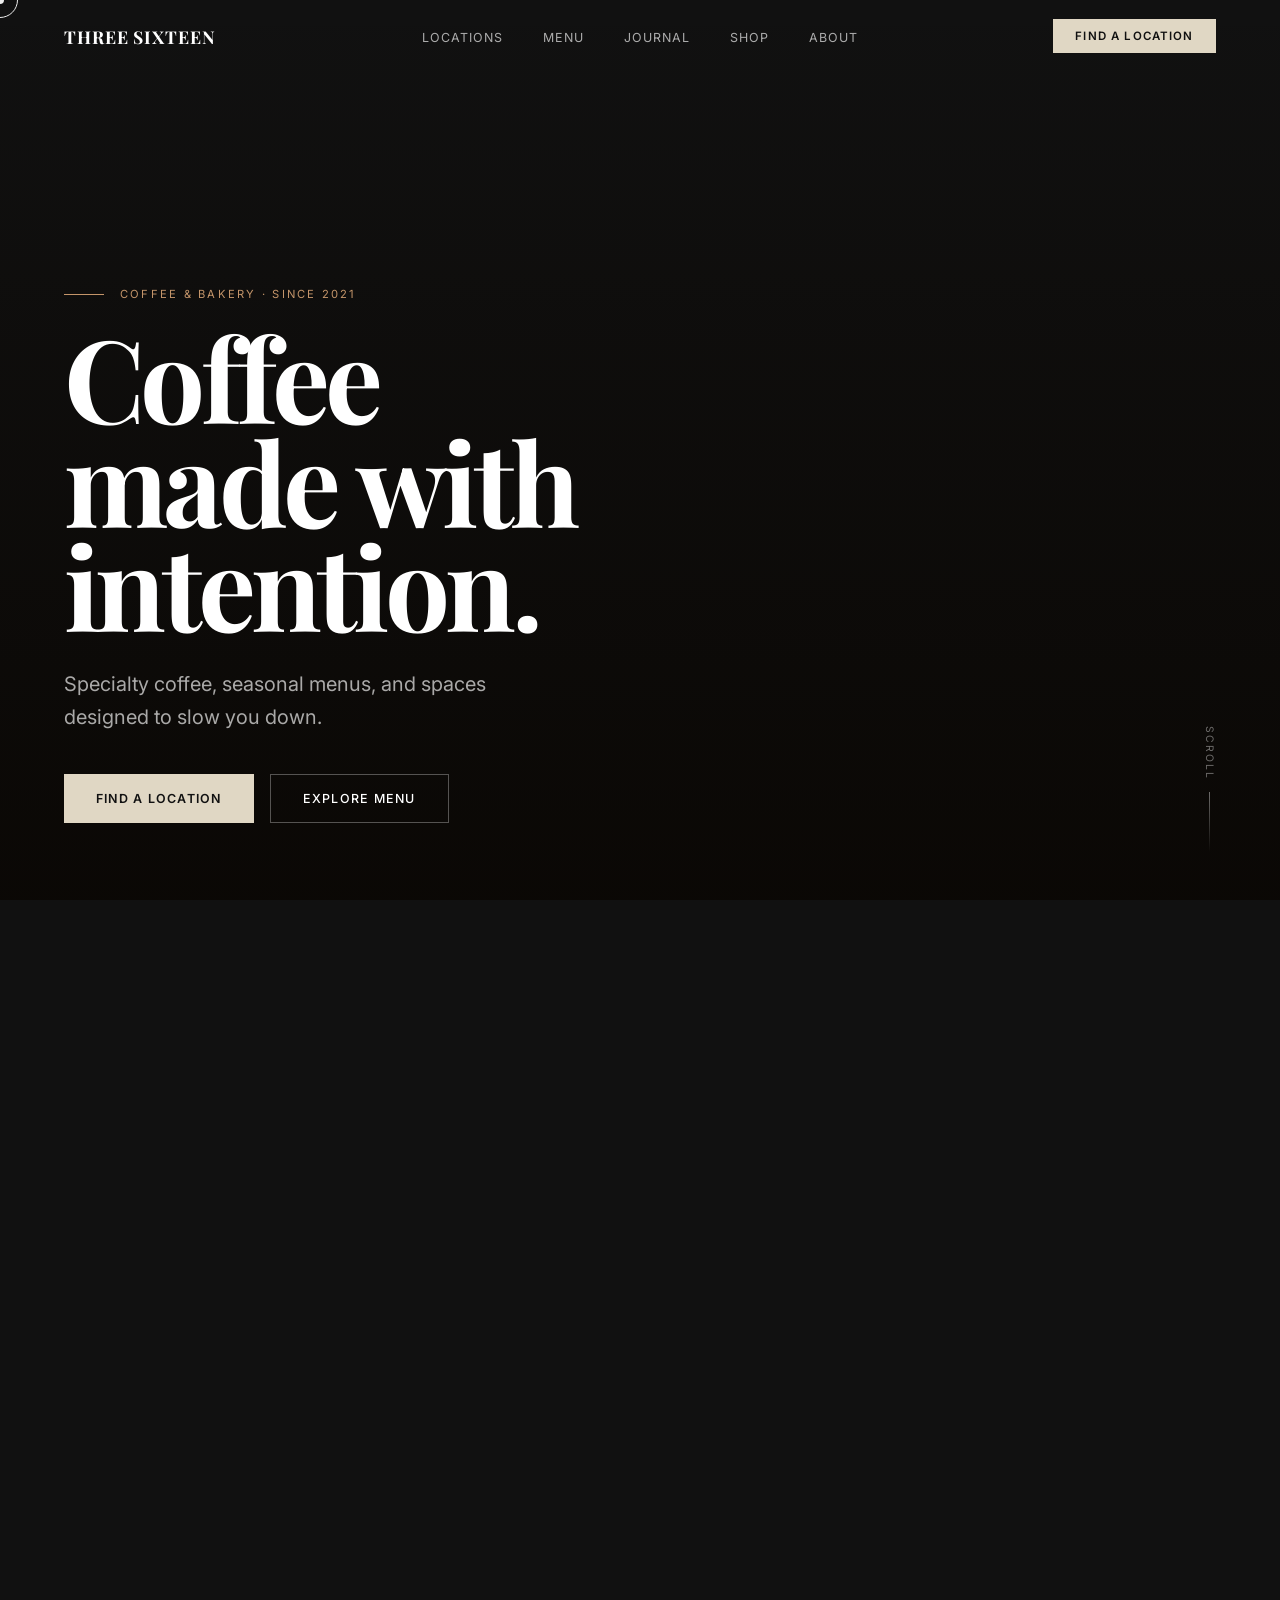
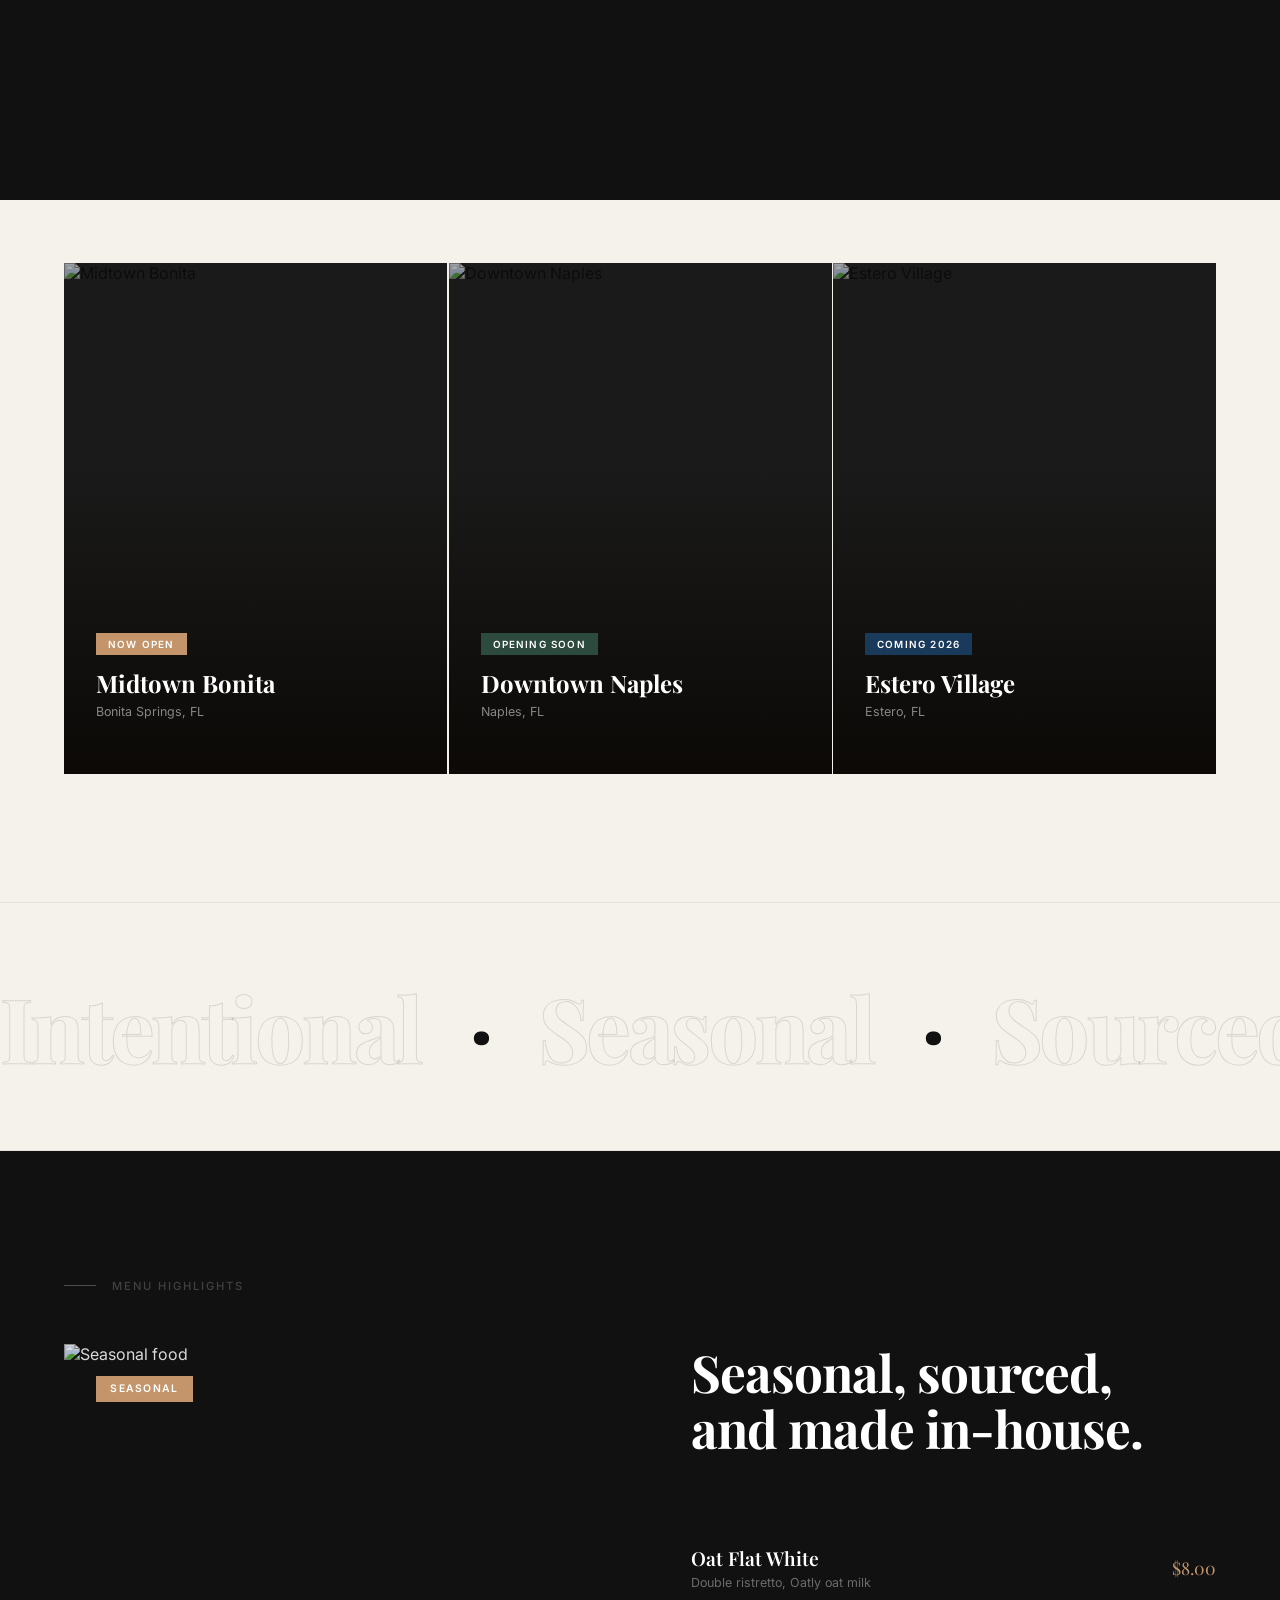
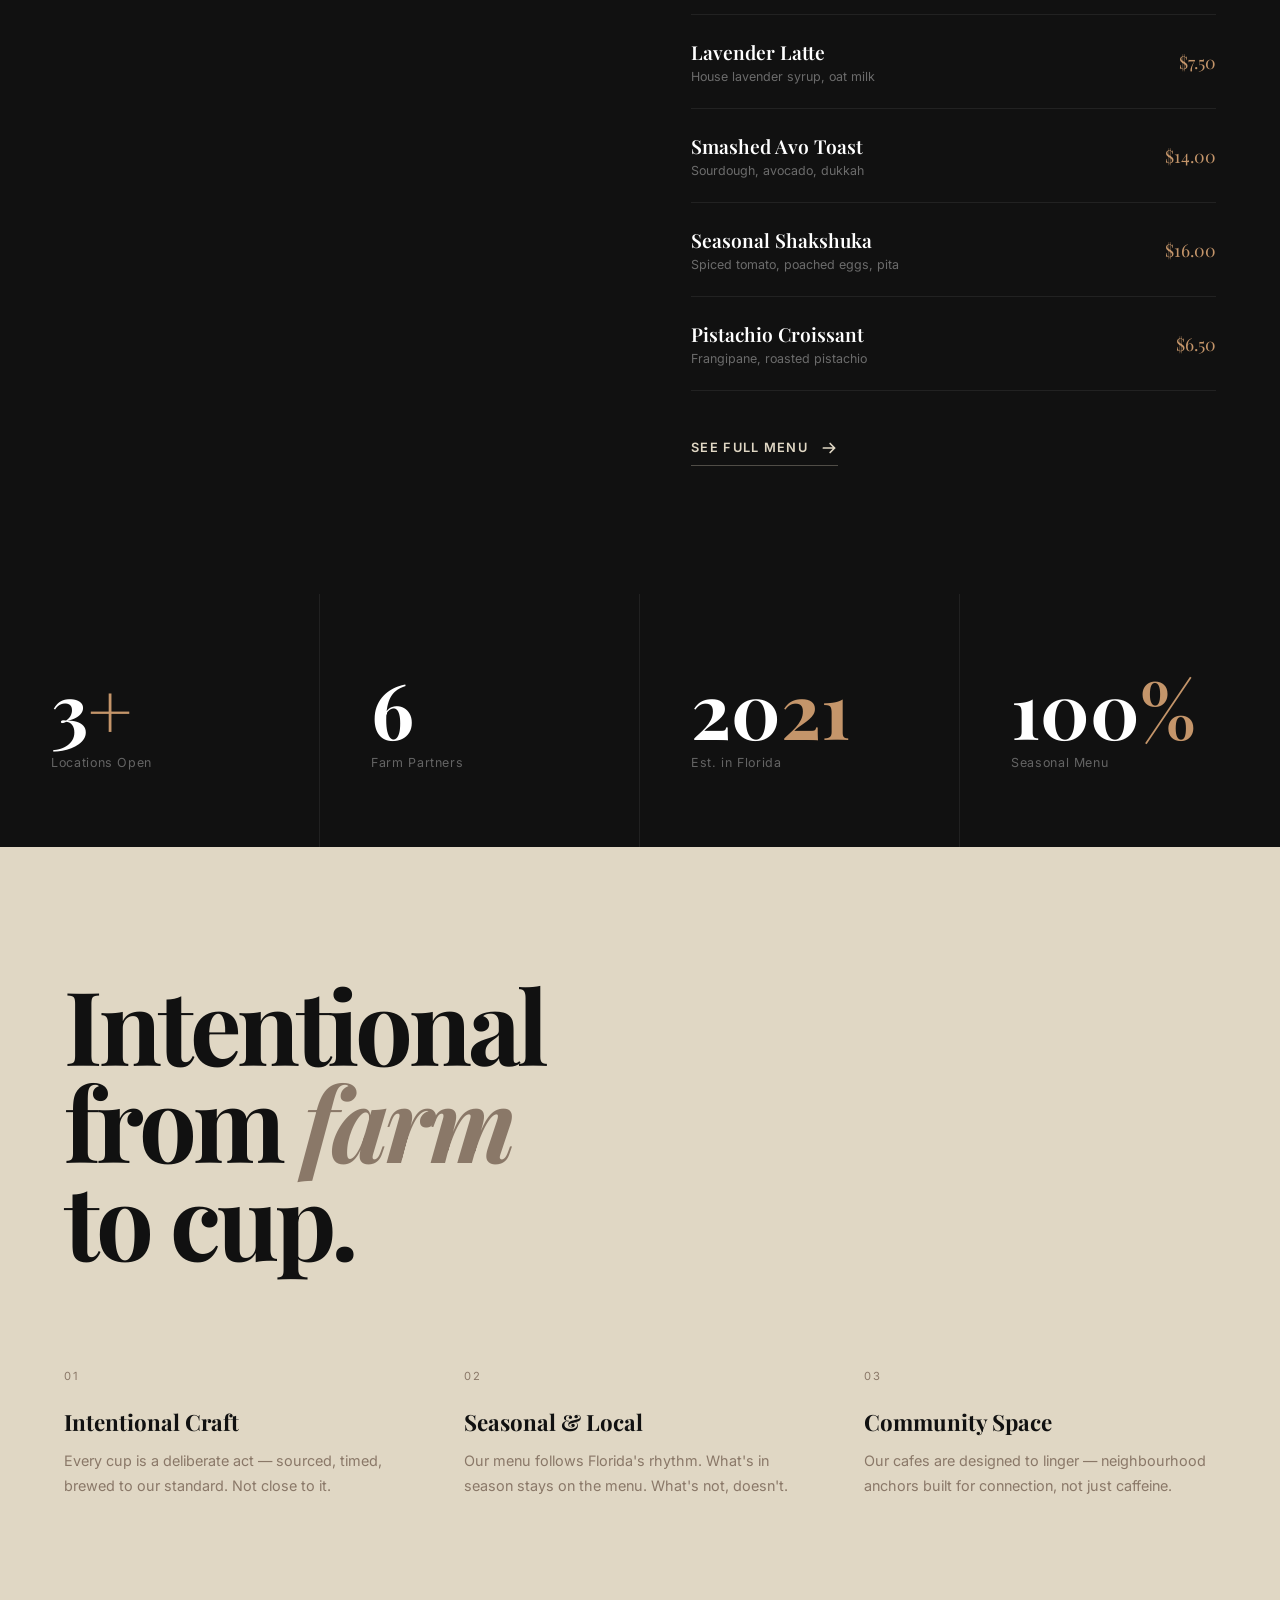
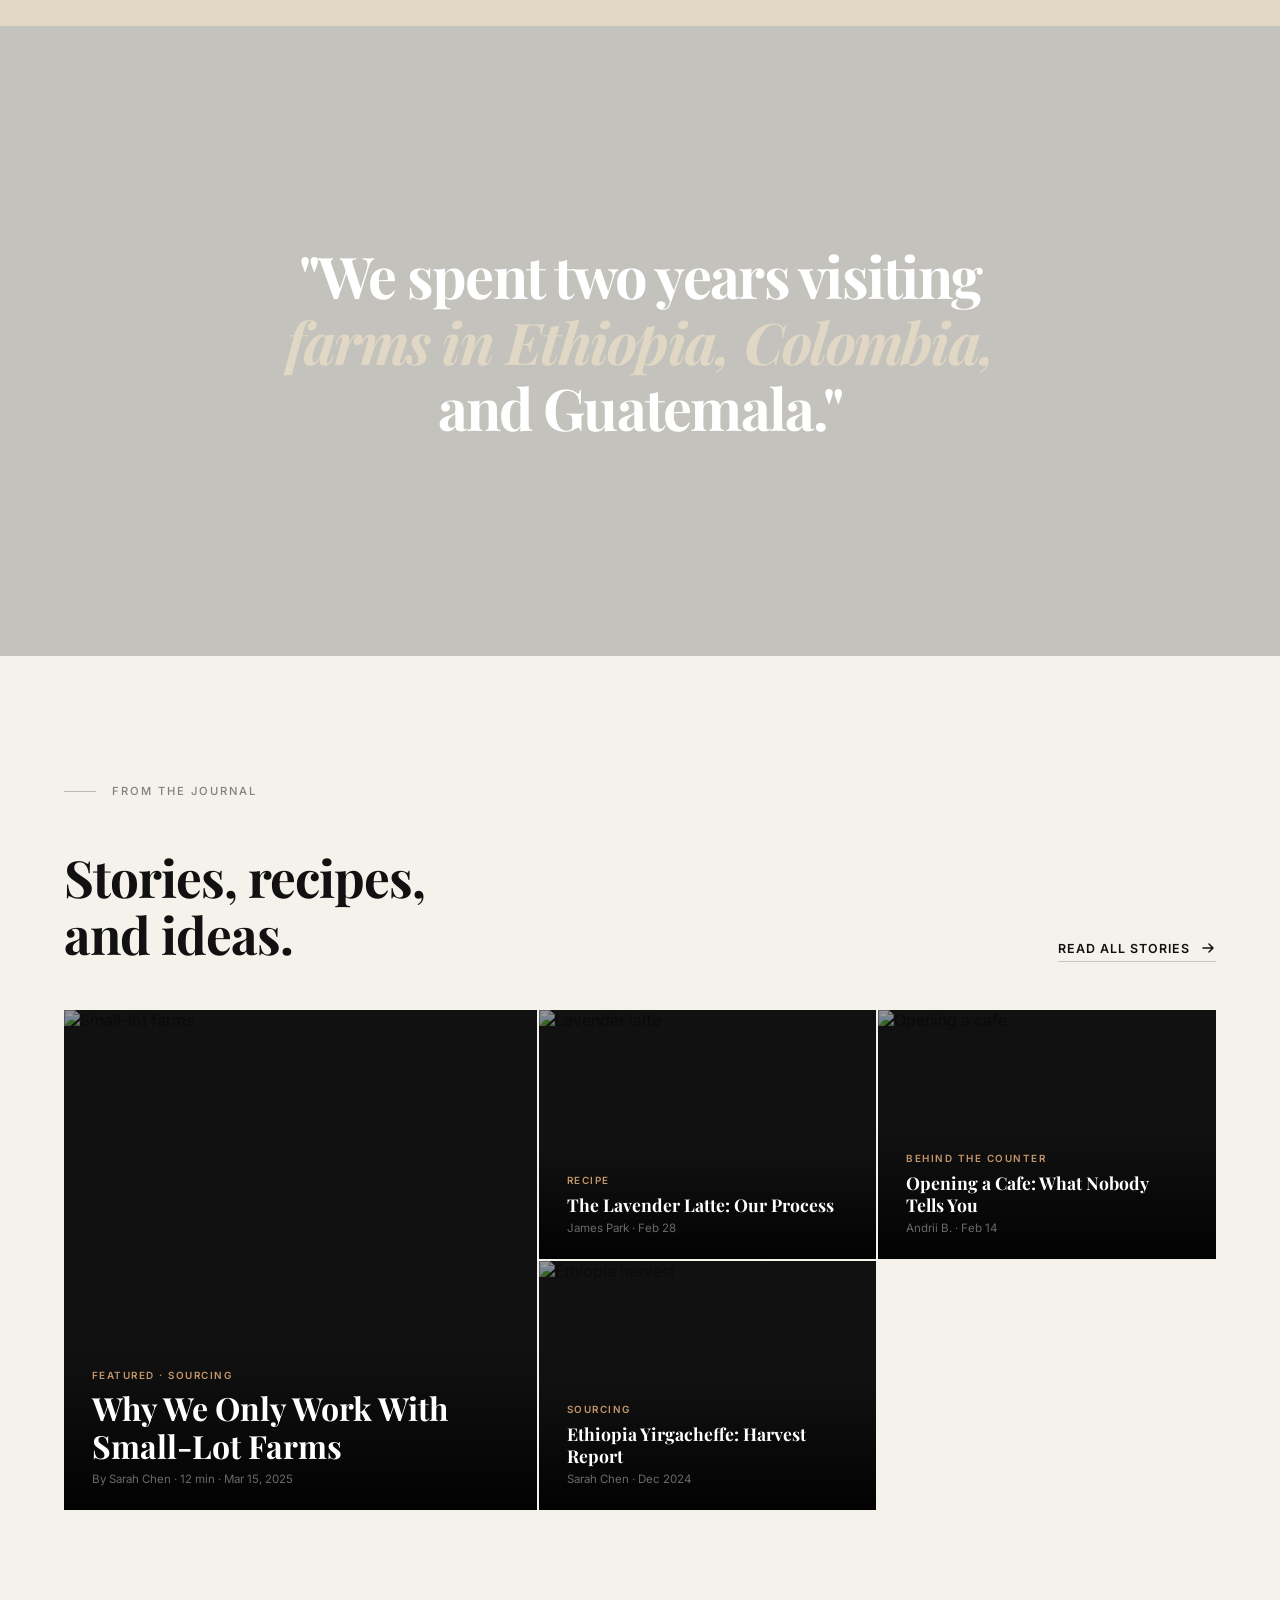
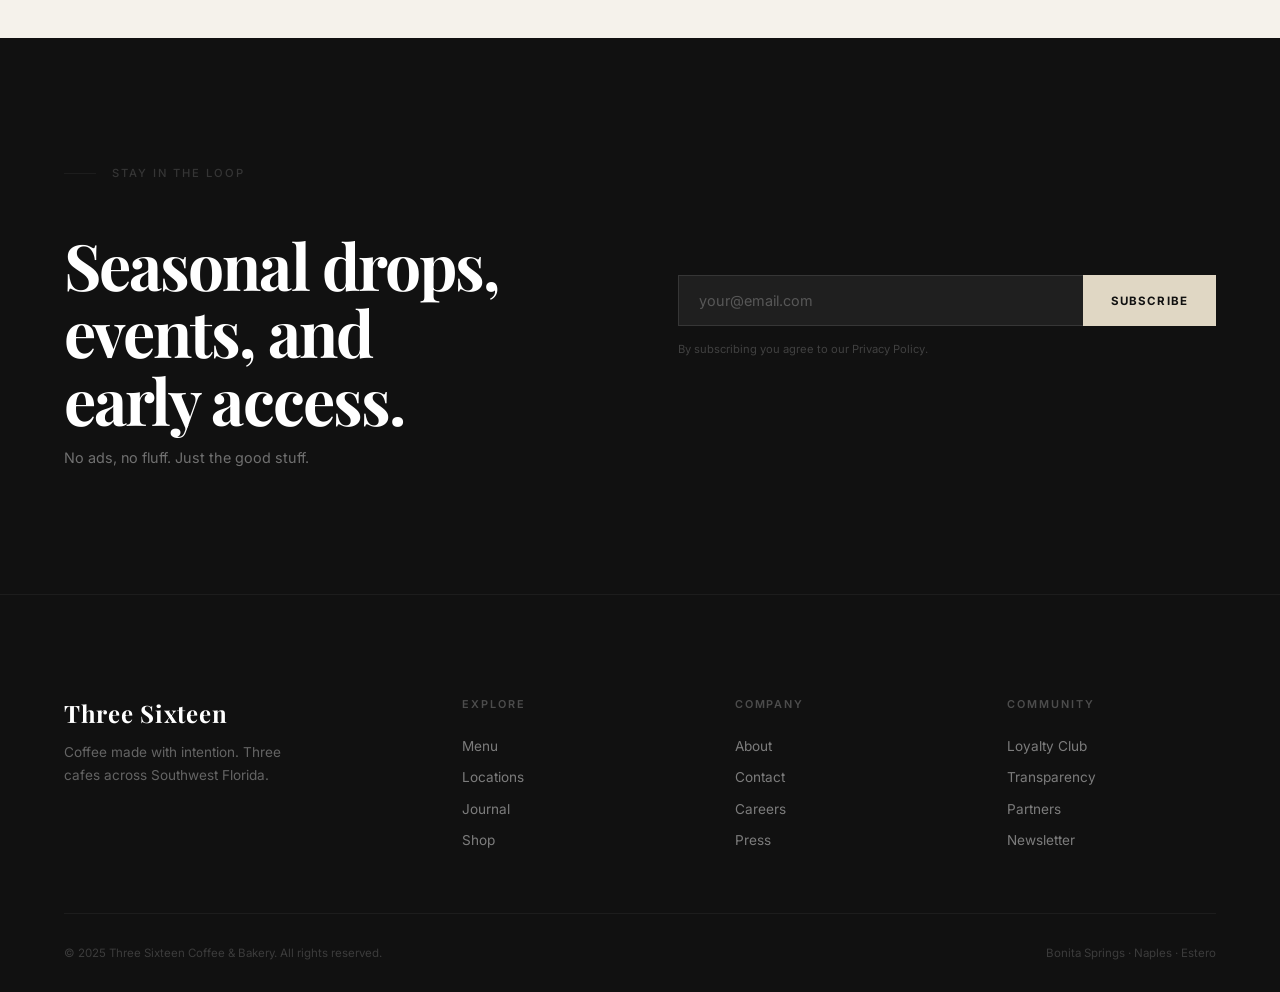
==== index.html @ 2a2463fb "Initial build: Three Sixteen website — all pages - index.html: Homepage with hero, locations, menu h" ====
<!DOCTYPE html>
<html lang="en">
<head>
<meta charset="UTF-8">
<meta name="viewport" content="width=device-width, initial-scale=1.0">
<title>Three Sixteen — Coffee & Bakery</title>
<style>
  /* ─── RESET & BASE ─── */
  *, *::before, *::after { box-sizing: border-box; margin: 0; padding: 0; }
  :root {
    --black:   #111111;
    --dark:    #1a1a1a;
    --beige:   #E0D7C4;
    --ivory:   #F5F2EB;
    --white:   #FFFFFF;
    --warm:    #C4956A;
    --mid:     #8A7868;
    --font-serif: 'Playfair Display', Georgia, serif;
    --font-sans:  'Inter', system-ui, sans-serif;
    --ease-out: cubic-bezier(0.16, 1, 0.3, 1);
  }
  html { scroll-behavior: smooth; }
  body {
    font-family: var(--font-sans);
    background: var(--ivory);
    color: var(--black);
    overflow-x: hidden;
    cursor: none;
  }
  ::selection { background: var(--black); color: var(--ivory); }

  /* ─── CUSTOM CURSOR ─── */
  .cursor {
    position: fixed; top: 0; left: 0; z-index: 9999;
    pointer-events: none;
  }
  .cursor__dot {
    width: 8px; height: 8px;
    background: var(--black);
    border-radius: 50%;
    transform: translate(-50%, -50%);
    transition: transform 0.1s;
  }
  .cursor__ring {
    position: absolute; top: 0; left: 0;
    width: 40px; height: 40px;
    border: 1px solid var(--black);
    border-radius: 50%;
    transform: translate(-50%, -50%);
    transition: transform 0.4s var(--ease-out), width 0.3s, height 0.3s, opacity 0.3s;
  }
  body:has(a:hover) .cursor__ring,
  body:has(button:hover) .cursor__ring {
    width: 64px; height: 64px;
    opacity: 0.5;
  }

  /* ─── TYPOGRAPHY ─── */
  .display {
    font-family: var(--font-serif);
    font-size: clamp(3.5rem, 10vw, 10rem);
    line-height: 0.92;
    letter-spacing: -0.03em;
    font-weight: 700;
  }
  .h1 {
    font-family: var(--font-serif);
    font-size: clamp(2.5rem, 6vw, 5.5rem);
    line-height: 1.0;
    letter-spacing: -0.025em;
    font-weight: 700;
  }
  .h2 {
    font-family: var(--font-serif);
    font-size: clamp(1.8rem, 4vw, 3.5rem);
    line-height: 1.1;
    letter-spacing: -0.02em;
    font-weight: 700;
  }
  .label {
    font-size: 0.7rem;
    letter-spacing: 0.15em;
    text-transform: uppercase;
    font-weight: 500;
    opacity: 0.5;
  }
  .body-lg { font-size: clamp(1rem, 1.5vw, 1.2rem); line-height: 1.6; }
  .body { font-size: 0.95rem; line-height: 1.65; }

  /* ─── NAV ─── */
  nav {
    position: fixed; top: 0; left: 0; right: 0;
    z-index: 100;
    display: flex; align-items: center; justify-content: space-between;
    padding: 0 clamp(1.5rem, 5vw, 5rem);
    height: 72px;
    mix-blend-mode: normal;
    transition: background 0.5s, backdrop-filter 0.5s;
  }
  nav.scrolled {
    background: rgba(17,17,17,0.92);
    backdrop-filter: blur(20px);
  }
  .nav-logo {
    font-family: var(--font-serif);
    font-size: 1.1rem;
    font-weight: 700;
    letter-spacing: 0.05em;
    color: var(--white);
    text-decoration: none;
    text-transform: uppercase;
  }
  .nav-links {
    display: flex; gap: 2.5rem;
    list-style: none;
  }
  .nav-links a {
    font-size: 0.8rem;
    letter-spacing: 0.08em;
    text-transform: uppercase;
    color: rgba(255,255,255,0.7);
    text-decoration: none;
    transition: color 0.2s;
  }
  .nav-links a:hover { color: var(--white); }
  .nav-cta {
    font-size: 0.75rem;
    font-weight: 600;
    letter-spacing: 0.1em;
    text-transform: uppercase;
    color: var(--black);
    background: var(--beige);
    padding: 0.65rem 1.4rem;
    text-decoration: none;
    transition: background 0.2s, transform 0.2s;
  }
  .nav-cta:hover { background: var(--white); transform: translateY(-1px); }

  /* ─── HERO ─── */
  .hero {
    position: relative;
    height: 100vh; min-height: 700px;
    display: flex; flex-direction: column;
    justify-content: flex-end;
    padding: 0 clamp(1.5rem, 5vw, 5rem) clamp(3rem, 6vw, 6rem);
    overflow: hidden;
    background: var(--black);
  }
  .hero__bg {
    position: absolute; inset: 0;
    background: url('https://images.unsplash.com/photo-1495474472287-4d71bcdd2085?w=1800&q=85&fit=crop') center/cover no-repeat;
    transform: scale(1.1);
    transition: transform 8s ease-out;
  }
  .hero__bg.loaded { transform: scale(1); }
  .hero__overlay {
    position: absolute; inset: 0;
    background: linear-gradient(to top, rgba(10,7,4,0.92) 0%, rgba(10,7,4,0.4) 60%, transparent 100%);
  }
  .hero__content { position: relative; z-index: 2; max-width: 900px; }
  .hero__eyebrow {
    display: flex; align-items: center; gap: 1rem;
    margin-bottom: 1.5rem;
    overflow: hidden;
  }
  .hero__eyebrow-line { width: 40px; height: 1px; background: var(--warm); }
  .hero__eyebrow span {
    font-size: 0.7rem;
    letter-spacing: 0.2em;
    text-transform: uppercase;
    color: var(--warm);
  }
  .hero__title {
    font-family: var(--font-serif);
    font-size: clamp(3.5rem, 9vw, 9rem);
    line-height: 0.9;
    letter-spacing: -0.04em;
    font-weight: 700;
    color: var(--white);
    margin-bottom: 2rem;
    overflow: hidden;
  }
  .hero__title .line { display: block; overflow: hidden; }
  .hero__title .word { display: inline-block; }
  .hero__desc {
    font-size: clamp(1rem, 1.8vw, 1.25rem);
    color: rgba(255,255,255,0.65);
    max-width: 480px;
    line-height: 1.65;
    margin-bottom: 2.5rem;
    overflow: hidden;
  }
  .hero__actions { display: flex; gap: 1rem; flex-wrap: wrap; }
  .btn-primary {
    display: inline-flex; align-items: center; gap: 0.5rem;
    padding: 1rem 2rem;
    background: var(--beige);
    color: var(--black);
    font-size: 0.8rem;
    font-weight: 600;
    letter-spacing: 0.1em;
    text-transform: uppercase;
    text-decoration: none;
    transition: background 0.25s, transform 0.25s;
    position: relative; overflow: hidden;
  }
  .btn-primary::after {
    content: '';
    position: absolute; inset: 0;
    background: var(--white);
    transform: translateX(-101%);
    transition: transform 0.3s var(--ease-out);
  }
  .btn-primary:hover::after { transform: translateX(0); }
  .btn-primary:hover { transform: translateY(-2px); }
  .btn-primary span { position: relative; z-index: 1; }
  .btn-ghost {
    display: inline-flex; align-items: center; gap: 0.5rem;
    padding: 1rem 2rem;
    border: 1px solid rgba(255,255,255,0.3);
    color: var(--white);
    font-size: 0.8rem;
    font-weight: 500;
    letter-spacing: 0.1em;
    text-transform: uppercase;
    text-decoration: none;
    transition: border-color 0.25s, background 0.25s;
  }
  .btn-ghost:hover { border-color: var(--white); background: rgba(255,255,255,0.05); }
  .hero__scroll {
    position: absolute; bottom: 3rem; right: clamp(1.5rem, 5vw, 5rem);
    display: flex; flex-direction: column; align-items: center; gap: 0.75rem;
    z-index: 2;
  }
  .hero__scroll span {
    font-size: 0.65rem;
    letter-spacing: 0.2em;
    text-transform: uppercase;
    color: rgba(255,255,255,0.4);
    writing-mode: vertical-rl;
  }
  .hero__scroll-line {
    width: 1px; height: 60px;
    background: linear-gradient(to bottom, rgba(255,255,255,0.4), transparent);
    animation: scrollLine 2s ease-in-out infinite;
  }
  @keyframes scrollLine {
    0% { transform: scaleY(0); transform-origin: top; opacity: 1; }
    50% { transform: scaleY(1); transform-origin: top; opacity: 1; }
    51% { transform: scaleY(1); transform-origin: bottom; opacity: 1; }
    100% { transform: scaleY(0); transform-origin: bottom; opacity: 0; }
  }

  /* ─── SECTION BASE ─── */
  section { padding: clamp(5rem, 10vw, 10rem) clamp(1.5rem, 5vw, 5rem); }
  .section-label {
    display: flex; align-items: center; gap: 1rem;
    margin-bottom: clamp(3rem, 5vw, 5rem);
  }
  .section-label__line { width: 32px; height: 1px; background: var(--black); opacity: 0.3; }

  /* ─── MARQUEE ─── */
  .marquee-section {
    background: var(--black);
    padding: 2rem 0;
    overflow: hidden;
  }
  .marquee-track {
    display: flex; white-space: nowrap;
    animation: marquee 20s linear infinite;
  }
  .marquee-track:hover { animation-play-state: paused; }
  @keyframes marquee {
    from { transform: translateX(0); }
    to   { transform: translateX(-50%); }
  }
  .marquee-item {
    display: inline-flex; align-items: center; gap: 2rem;
    padding: 0 2rem;
    font-family: var(--font-serif);
    font-size: clamp(1.2rem, 3vw, 2rem);
    font-weight: 700;
    color: rgba(255,255,255,0.15);
    letter-spacing: -0.01em;
  }
  .marquee-dot { width: 6px; height: 6px; border-radius: 50%; background: var(--warm); opacity: 0.6; }

  /* ─── LOCATIONS ─── */
  .locations { background: var(--ivory); }
  .locations__header {
    display: flex; justify-content: space-between; align-items: flex-end;
    margin-bottom: clamp(3rem, 5vw, 5rem);
    flex-wrap: wrap; gap: 1.5rem;
  }
  .locations__grid {
    display: grid;
    grid-template-columns: repeat(3, 1fr);
    gap: 1.5px;
  }
  .location-card {
    position: relative; overflow: hidden;
    aspect-ratio: 3/4;
    background: var(--dark);
    cursor: pointer;
  }
  .location-card__img {
    width: 100%; height: 100%;
    object-fit: cover;
    transition: transform 0.8s var(--ease-out), filter 0.8s;
    filter: brightness(0.7) saturate(0.8);
  }
  .location-card:hover .location-card__img {
    transform: scale(1.06);
    filter: brightness(0.85) saturate(1);
  }
  .location-card__overlay {
    position: absolute; inset: 0;
    background: linear-gradient(to top, rgba(10,7,4,0.85) 0%, transparent 60%);
  }
  .location-card__content {
    position: absolute; bottom: 0; left: 0; right: 0;
    padding: 2rem;
    transform: translateY(1rem);
    transition: transform 0.5s var(--ease-out);
  }
  .location-card:hover .location-card__content { transform: translateY(0); }
  .location-card__badge {
    display: inline-block;
    padding: 0.3rem 0.75rem;
    background: var(--warm);
    color: var(--white);
    font-size: 0.65rem;
    font-weight: 600;
    letter-spacing: 0.12em;
    text-transform: uppercase;
    margin-bottom: 0.75rem;
  }
  .location-card__name { font-family: var(--font-serif); font-size: 1.5rem; font-weight: 700; color: var(--white); margin-bottom: 0.3rem; }
  .location-card__city { font-size: 0.8rem; color: rgba(255,255,255,0.55); }
  .location-card__cta {
    display: inline-flex; align-items: center; gap: 0.5rem;
    margin-top: 1rem;
    font-size: 0.75rem;
    font-weight: 600;
    letter-spacing: 0.1em;
    text-transform: uppercase;
    color: var(--beige);
    opacity: 0;
    transform: translateY(0.5rem);
    transition: opacity 0.4s, transform 0.4s;
    text-decoration: none;
  }
  .location-card:hover .location-card__cta { opacity: 1; transform: translateY(0); }

  /* ─── MENU HIGHLIGHTS (dark section) ─── */
  .menu-section { background: var(--black); color: var(--white); }
  .menu-section .section-label__line { background: var(--white); }
  .menu-section .label { color: rgba(255,255,255,0.4); }
  .menu-section .h2 { color: var(--white); }
  .menu-layout {
    display: grid;
    grid-template-columns: 1fr 1fr;
    gap: clamp(3rem, 8vw, 8rem);
    align-items: start;
  }
  .menu-visual {
    position: relative; overflow: hidden;
    aspect-ratio: 4/5;
  }
  .menu-visual img {
    width: 100%; height: 100%;
    object-fit: cover;
    filter: brightness(0.85);
    transition: transform 0.8s var(--ease-out);
  }
  .menu-visual:hover img { transform: scale(1.04); }
  .menu-visual__tag {
    position: absolute; top: 2rem; left: 2rem;
    background: var(--warm);
    color: var(--white);
    font-size: 0.65rem;
    font-weight: 600;
    letter-spacing: 0.12em;
    text-transform: uppercase;
    padding: 0.4rem 0.9rem;
  }
  .menu-items { display: flex; flex-direction: column; gap: 0; padding-top: 1rem; }
  .menu-item {
    display: grid;
    grid-template-columns: 1fr auto;
    align-items: center;
    padding: 1.5rem 0;
    border-bottom: 1px solid rgba(255,255,255,0.08);
    cursor: pointer;
    transition: padding-left 0.3s var(--ease-out);
    position: relative; overflow: hidden;
  }
  .menu-item::before {
    content: '';
    position: absolute; left: 0; top: 50%;
    width: 0; height: 1px;
    background: var(--warm);
    transform: translateY(-50%);
    transition: width 0.4s var(--ease-out);
  }
  .menu-item:hover { padding-left: 1.5rem; }
  .menu-item:hover::before { width: 1rem; }
  .menu-item__info {}
  .menu-item__name {
    font-family: var(--font-serif);
    font-size: 1.2rem; font-weight: 600;
    color: var(--white);
    margin-bottom: 0.25rem;
  }
  .menu-item__desc { font-size: 0.8rem; color: rgba(255,255,255,0.4); }
  .menu-item__price {
    font-family: var(--font-serif);
    font-size: 1.1rem;
    color: var(--warm);
  }
  .menu-cta {
    display: inline-flex; align-items: center; gap: 0.75rem;
    margin-top: 3rem;
    font-size: 0.8rem; font-weight: 600;
    letter-spacing: 0.1em; text-transform: uppercase;
    color: var(--beige);
    text-decoration: none;
    border-bottom: 1px solid rgba(224,215,196,0.3);
    padding-bottom: 0.5rem;
    transition: color 0.2s, border-color 0.2s;
  }
  .menu-cta:hover { color: var(--white); border-color: var(--white); }
  .menu-cta svg { transition: transform 0.3s var(--ease-out); }
  .menu-cta:hover svg { transform: translateX(4px); }

  /* ─── VALUES SECTION ─── */
  .values { background: var(--beige); }
  .values__headline {
    font-family: var(--font-serif);
    font-size: clamp(3rem, 8vw, 7rem);
    line-height: 0.95;
    letter-spacing: -0.04em;
    font-weight: 700;
    margin-bottom: clamp(4rem, 8vw, 8rem);
  }
  .values__headline em { font-style: italic; color: var(--mid); }
  .values__grid {
    display: grid;
    grid-template-columns: repeat(3, 1fr);
    gap: 3rem;
  }
  .value-item {}
  .value-item__num {
    font-size: 0.7rem;
    letter-spacing: 0.15em;
    color: var(--mid);
    margin-bottom: 1.5rem;
  }
  .value-item__title {
    font-family: var(--font-serif);
    font-size: 1.4rem;
    font-weight: 700;
    margin-bottom: 0.75rem;
  }
  .value-item__desc { font-size: 0.9rem; color: var(--mid); line-height: 1.7; }

  /* ─── STATEMENT / KINETIC ─── */
  .statement {
    background: var(--black);
    padding: clamp(6rem, 12vw, 14rem) clamp(1.5rem, 5vw, 5rem);
    overflow: hidden;
  }
  .statement__text {
    font-family: var(--font-serif);
    font-size: clamp(3rem, 7.5vw, 8rem);
    line-height: 1.0;
    letter-spacing: -0.04em;
    font-weight: 700;
    color: var(--white);
    max-width: 1100px;
  }
  .statement__text .highlight { color: var(--warm); font-style: italic; }
  .statement__word {
    display: inline-block;
    overflow: hidden;
    vertical-align: bottom;
  }
  .statement__word-inner {
    display: inline-block;
    transform: translateY(110%);
    transition: transform 0.9s var(--ease-out);
  }
  .statement__word-inner.visible { transform: translateY(0); }

  /* ─── JOURNAL ─── */
  .journal { background: var(--ivory); }
  .journal__grid {
    display: grid;
    grid-template-columns: 1.4fr 1fr 1fr;
    gap: 2px;
    margin-top: 3rem;
  }
  .article-card { background: var(--black); overflow: hidden; position: relative; cursor: pointer; }
  .article-card--featured { grid-row: span 2; }
  .article-card__img {
    width: 100%; height: 100%;
    object-fit: cover;
    transition: transform 0.8s var(--ease-out), filter 0.6s;
    filter: brightness(0.65);
    display: block;
    min-height: 240px;
  }
  .article-card--featured .article-card__img { min-height: 500px; }
  .article-card:hover .article-card__img {
    transform: scale(1.05);
    filter: brightness(0.8);
  }
  .article-card__content {
    position: absolute; bottom: 0; left: 0; right: 0;
    padding: 1.5rem 1.75rem;
    background: linear-gradient(to top, rgba(0,0,0,0.85) 0%, transparent 100%);
  }
  .article-card__category {
    font-size: 0.65rem;
    font-weight: 600;
    letter-spacing: 0.15em;
    text-transform: uppercase;
    color: var(--warm);
    margin-bottom: 0.5rem;
  }
  .article-card__title {
    font-family: var(--font-serif);
    font-weight: 700;
    color: var(--white);
    line-height: 1.2;
  }
  .article-card--featured .article-card__title { font-size: 2rem; }
  .article-card__title { font-size: 1.1rem; }
  .article-card__meta { font-size: 0.75rem; color: rgba(255,255,255,0.45); margin-top: 0.4rem; }

  /* ─── NUMBERS / STATS ─── */
  .stats {
    background: var(--black);
    display: grid;
    grid-template-columns: repeat(4, 1fr);
    gap: 0;
  }
  .stat {
    padding: clamp(3rem, 6vw, 6rem) clamp(2rem, 4vw, 4rem);
    border-right: 1px solid rgba(255,255,255,0.08);
  }
  .stat:last-child { border-right: none; }
  .stat__num {
    font-family: var(--font-serif);
    font-size: clamp(3rem, 6vw, 6rem);
    font-weight: 700;
    color: var(--white);
    line-height: 1;
    margin-bottom: 0.5rem;
  }
  .stat__num span { color: var(--warm); }
  .stat__label { font-size: 0.8rem; color: rgba(255,255,255,0.4); letter-spacing: 0.05em; }

  /* ─── NEWSLETTER ─── */
  .newsletter {
    background: var(--black);
    padding: clamp(5rem, 10vw, 10rem) clamp(1.5rem, 5vw, 5rem);
    display: grid;
    grid-template-columns: 1fr 1fr;
    gap: clamp(3rem, 6vw, 6rem);
    align-items: center;
  }
  .newsletter__title {
    font-family: var(--font-serif);
    font-size: clamp(2.5rem, 5vw, 4.5rem);
    line-height: 1.05;
    letter-spacing: -0.03em;
    font-weight: 700;
    color: var(--white);
  }
  .newsletter__subtitle { color: rgba(255,255,255,0.45); font-size: 0.9rem; margin-top: 1rem; }
  .newsletter__form { display: flex; flex-direction: column; gap: 1rem; }
  .newsletter__input-row { display: flex; gap: 0; }
  .newsletter__input {
    flex: 1;
    padding: 1rem 1.25rem;
    background: rgba(255,255,255,0.07);
    border: 1px solid rgba(255,255,255,0.1);
    border-right: none;
    color: var(--white);
    font-family: var(--font-sans);
    font-size: 0.9rem;
    outline: none;
    transition: border-color 0.2s, background 0.2s;
  }
  .newsletter__input::placeholder { color: rgba(255,255,255,0.3); }
  .newsletter__input:focus { background: rgba(255,255,255,0.1); border-color: rgba(255,255,255,0.3); }
  .newsletter__submit {
    padding: 1rem 1.75rem;
    background: var(--beige);
    border: none;
    color: var(--black);
    font-family: var(--font-sans);
    font-size: 0.75rem;
    font-weight: 700;
    letter-spacing: 0.1em;
    text-transform: uppercase;
    cursor: pointer;
    transition: background 0.2s;
  }
  .newsletter__submit:hover { background: var(--white); }

  /* ─── FOOTER ─── */
  footer {
    background: var(--black);
    padding: clamp(4rem, 8vw, 8rem) clamp(1.5rem, 5vw, 5rem) 2rem;
    border-top: 1px solid rgba(255,255,255,0.06);
  }
  .footer__top {
    display: grid;
    grid-template-columns: 1.5fr 1fr 1fr 1fr;
    gap: 4rem;
    padding-bottom: 4rem;
    border-bottom: 1px solid rgba(255,255,255,0.06);
  }
  .footer__brand-name {
    font-family: var(--font-serif);
    font-size: 1.5rem;
    font-weight: 700;
    color: var(--white);
    letter-spacing: 0.03em;
    margin-bottom: 0.75rem;
  }
  .footer__brand-tagline { font-size: 0.85rem; color: rgba(255,255,255,0.4); line-height: 1.6; max-width: 240px; }
  .footer__col-title { font-size: 0.7rem; font-weight: 600; letter-spacing: 0.15em; text-transform: uppercase; color: rgba(255,255,255,0.3); margin-bottom: 1.5rem; }
  .footer__links { list-style: none; display: flex; flex-direction: column; gap: 0.75rem; }
  .footer__links a { font-size: 0.85rem; color: rgba(255,255,255,0.5); text-decoration: none; transition: color 0.2s; }
  .footer__links a:hover { color: var(--white); }
  .footer__bottom {
    display: flex; justify-content: space-between; align-items: center;
    padding-top: 2rem;
    flex-wrap: wrap; gap: 1rem;
  }
  .footer__copy { font-size: 0.75rem; color: rgba(255,255,255,0.2); }

  /* ─── SCROLL ANIMATIONS ─── */
  .reveal {
    opacity: 0;
    transform: translateY(40px);
    transition: opacity 0.9s var(--ease-out), transform 0.9s var(--ease-out);
  }
  .reveal.visible { opacity: 1; transform: translateY(0); }
  .reveal-left {
    opacity: 0; transform: translateX(-40px);
    transition: opacity 0.9s var(--ease-out), transform 0.9s var(--ease-out);
  }
  .reveal-left.visible { opacity: 1; transform: translateX(0); }
  .reveal-scale {
    opacity: 0; transform: scale(0.94);
    transition: opacity 0.9s var(--ease-out), transform 0.9s var(--ease-out);
  }
  .reveal-scale.visible { opacity: 1; transform: scale(1); }

  /* stagger children */
  .stagger > * { opacity: 0; transform: translateY(30px); transition: opacity 0.7s var(--ease-out), transform 0.7s var(--ease-out); }
  .stagger.visible > *:nth-child(1) { opacity: 1; transform: none; transition-delay: 0s; }
  .stagger.visible > *:nth-child(2) { opacity: 1; transform: none; transition-delay: 0.12s; }
  .stagger.visible > *:nth-child(3) { opacity: 1; transform: none; transition-delay: 0.24s; }
  .stagger.visible > *:nth-child(4) { opacity: 1; transform: none; transition-delay: 0.36s; }
  .stagger.visible > *:nth-child(5) { opacity: 1; transform: none; transition-delay: 0.48s; }

  /* ─── PARALLAX IMAGE ─── */
  .parallax-section {
    position: relative;
    height: 70vh; overflow: hidden;
  }
  .parallax-img {
    position: absolute; inset: -20%;
    width: 100%; height: 140%;
    object-fit: cover;
    filter: brightness(0.6);
    will-change: transform;
  }
  .parallax-overlay {
    position: absolute; inset: 0;
    display: flex; align-items: center; justify-content: center;
    background: rgba(0,0,0,0.25);
  }
  .parallax-quote {
    font-family: var(--font-serif);
    font-size: clamp(2rem, 5vw, 4.5rem);
    font-weight: 700;
    color: var(--white);
    text-align: center;
    max-width: 900px;
    line-height: 1.15;
    letter-spacing: -0.03em;
  }
  .parallax-quote em { font-style: italic; color: var(--beige); }

  /* ─── HORIZONTAL SCROLL TEXT ─── */
  .horiz-text {
    background: var(--ivory);
    padding: clamp(3rem, 6vw, 6rem) 0;
    overflow: hidden;
    border-top: 1px solid rgba(17,17,17,0.08);
    border-bottom: 1px solid rgba(17,17,17,0.08);
  }
  .horiz-text__track {
    display: flex; gap: 3rem;
    white-space: nowrap;
    animation: marquee2 30s linear infinite;
  }
  .horiz-text__item {
    font-family: var(--font-serif);
    font-size: clamp(4rem, 8vw, 7rem);
    font-weight: 700;
    letter-spacing: -0.04em;
    color: transparent;
    -webkit-text-stroke: 1px rgba(17,17,17,0.15);
    flex-shrink: 0;
  }
  .horiz-text__item.filled {
    color: var(--black);
    -webkit-text-stroke: 0;
  }
  @keyframes marquee2 {
    from { transform: translateX(0); }
    to   { transform: translateX(-50%); }
  }

  /* ─── LOADING SCREEN ─── */
  #loader {
    position: fixed; inset: 0; z-index: 10000;
    background: var(--black);
    display: flex; flex-direction: column;
    align-items: center; justify-content: center;
    transition: opacity 0.8s var(--ease-out), visibility 0.8s;
  }
  #loader.hidden { opacity: 0; visibility: hidden; pointer-events: none; }
  .loader__logo {
    font-family: var(--font-serif);
    font-size: 1.5rem;
    font-weight: 700;
    color: var(--white);
    letter-spacing: 0.08em;
    text-transform: uppercase;
    margin-bottom: 3rem;
  }
  .loader__bar-container { width: 200px; height: 1px; background: rgba(255,255,255,0.1); }
  .loader__bar { height: 100%; background: var(--warm); width: 0; transition: width 0.8s var(--ease-out); }
  .loader__num {
    margin-top: 1.5rem;
    font-size: 0.7rem;
    letter-spacing: 0.15em;
    color: rgba(255,255,255,0.3);
  }

  /* ─── LINK ARROW ─── */
  .link-arrow {
    display: inline-flex; align-items: center; gap: 0.6rem;
    font-size: 0.8rem; font-weight: 600;
    letter-spacing: 0.08em; text-transform: uppercase;
    text-decoration: none; color: var(--black);
    border-bottom: 1px solid rgba(17,17,17,0.2);
    padding-bottom: 0.3rem;
    transition: gap 0.3s var(--ease-out), border-color 0.2s;
  }
  .link-arrow:hover { gap: 1rem; border-color: var(--black); }

  @media (max-width: 900px) {
    .locations__grid { grid-template-columns: 1fr 1fr; }
    .menu-layout { grid-template-columns: 1fr; }
    .values__grid { grid-template-columns: 1fr 1fr; }
    .stats { grid-template-columns: 1fr 1fr; }
    .journal__grid { grid-template-columns: 1fr; }
    .article-card--featured { grid-row: auto; }
    .newsletter { grid-template-columns: 1fr; }
    .footer__top { grid-template-columns: 1fr 1fr; }
    nav .nav-links { display: none; }
  }
  @media (max-width: 600px) {
    .locations__grid { grid-template-columns: 1fr; }
    .values__grid { grid-template-columns: 1fr; }
    .stats { grid-template-columns: 1fr 1fr; }
    .footer__top { grid-template-columns: 1fr; }
  }
</style>
<link rel="stylesheet" href="css/main.css">
</head>
<body>

<!-- PAGE TRANSITION -->
<div class="page-transition"></div>
<!-- SCROLL PROGRESS -->
<div class="scroll-progress"></div>

<!-- LOADER -->
<div id="loader">
  <div class="loader__logo">Three Sixteen</div>
  <div class="loader__bar-container">
    <div class="loader__bar" id="loaderBar"></div>
  </div>
  <div class="loader__num" id="loaderNum">0%</div>
</div>

<!-- CURSOR -->
<div class="cursor" id="cursor">
  <div class="cursor__dot"></div>
  <div class="cursor__ring"></div>
</div>

<!-- MOBILE OVERLAY MENU -->
<div class="nav-overlay" id="navOverlay">
  <ul class="nav-overlay__links">
    <li><a href="locations.html">Locations</a></li>
    <li><a href="menu.html">Menu</a></li>
    <li><a href="journal.html">Journal</a></li>
    <li><a href="shop.html">Shop</a></li>
    <li><a href="about.html">About</a></li>
    <li><a href="contact.html">Contact</a></li>
  </ul>
  <div class="nav-overlay__footer">Bonita Springs · Naples · Estero</div>
</div>

<!-- NAV -->
<nav id="nav">
  <a href="index.html" class="nav-logo">Three Sixteen</a>
  <ul class="nav-links">
    <li><a href="locations.html">Locations</a></li>
    <li><a href="menu.html">Menu</a></li>
    <li><a href="journal.html">Journal</a></li>
    <li><a href="shop.html">Shop</a></li>
    <li><a href="about.html">About</a></li>
  </ul>
  <div class="nav-right">
    <a href="locations.html" class="nav-cta">Find a Location</a>
    <button class="nav-burger" id="navBurger" aria-label="Menu">
      <span></span><span></span><span></span>
    </button>
  </div>
</nav>

<!-- HERO -->
<section class="hero" id="hero">
  <div class="hero__bg" id="heroBg"></div>
  <div class="hero__overlay"></div>
  <div class="hero__content">
    <div class="hero__eyebrow">
      <div class="hero__eyebrow-line"></div>
      <span>Coffee & Bakery · Since 2021</span>
    </div>
    <h1 class="hero__title">
      <span class="line"><span class="word" style="transition-delay:0s">Coffee</span></span>
      <span class="line"><span class="word" style="transition-delay:0.1s">made with</span></span>
      <span class="line"><span class="word" style="transition-delay:0.2s">intention.</span></span>
    </h1>
    <p class="hero__desc reveal">Specialty coffee, seasonal menus, and spaces designed to slow you down.</p>
    <div class="hero__actions reveal">
      <a href="locations.html" class="btn-primary"><span>Find a Location</span></a>
      <a href="menu.html" class="btn-ghost">Explore Menu</a>
    </div>
  </div>
  <div class="hero__scroll">
    <span>Scroll</span>
    <div class="hero__scroll-line"></div>
  </div>
</section>

<!-- MARQUEE -->
<div class="marquee-section">
  <div class="marquee-track" id="marqueeTrack">
    <span class="marquee-item">Specialty Coffee <span class="marquee-dot"></span></span>
    <span class="marquee-item">Seasonal Menu <span class="marquee-dot"></span></span>
    <span class="marquee-item">Southwest Florida <span class="marquee-dot"></span></span>
    <span class="marquee-item">Farm to Cup <span class="marquee-dot"></span></span>
    <span class="marquee-item">Single Origin <span class="marquee-dot"></span></span>
    <span class="marquee-item">Small-Lot Farms <span class="marquee-dot"></span></span>
    <span class="marquee-item">Specialty Coffee <span class="marquee-dot"></span></span>
    <span class="marquee-item">Seasonal Menu <span class="marquee-dot"></span></span>
    <span class="marquee-item">Southwest Florida <span class="marquee-dot"></span></span>
    <span class="marquee-item">Farm to Cup <span class="marquee-dot"></span></span>
    <span class="marquee-item">Single Origin <span class="marquee-dot"></span></span>
    <span class="marquee-item">Small-Lot Farms <span class="marquee-dot"></span></span>
  </div>
</div>

<!-- STATEMENT -->
<div class="statement">
  <p class="statement__text" id="statementText">
    <span class="statement__word"><span class="statement__word-inner">We</span></span>
    <span class="statement__word"><span class="statement__word-inner">believe</span></span>
    <span class="statement__word"><span class="statement__word-inner">good</span></span>
    <span class="statement__word"><span class="statement__word-inner">coffee</span></span>
    <br>
    <span class="statement__word"><span class="statement__word-inner">should</span></span>
    <span class="statement__word"><span class="statement__word-inner">never</span></span>
    <span class="statement__word"><span class="statement__word-inner">be</span></span>
    <span class="statement__word"><span class="statement__word-inner highlight" style="color:var(--warm);font-style:italic;">pretentious.</span></span>
  </p>
</div>

<!-- LOCATIONS -->
<section class="locations" id="locations">
  <div class="locations__header">
    <div>
      <div class="section-label reveal">
        <div class="section-label__line"></div>
        <span class="label">Our Locations</span>
      </div>
      <h2 class="h2 reveal" style="transition-delay:0.1s">Three cafes across<br>Southwest Florida.</h2>
    </div>
    <a href="locations.html" class="link-arrow reveal" style="transition-delay:0.2s">View All Locations <svg width="16" height="16" viewBox="0 0 16 16" fill="none"><path d="M3 8h10M9 4l4 4-4 4" stroke="currentColor" stroke-width="1.5" stroke-linecap="round" stroke-linejoin="round"/></svg></a>
  </div>
  <div class="locations__grid stagger">
    <div class="location-card">
      <img class="location-card__img" src="https://images.unsplash.com/photo-1554118811-1e0d58224f24?w=800&q=85&fit=crop" alt="Midtown Bonita" loading="lazy">
      <div class="location-card__overlay"></div>
      <div class="location-card__content">
        <div class="location-card__badge">Now Open</div>
        <div class="location-card__name">Midtown Bonita</div>
        <div class="location-card__city">Bonita Springs, FL</div>
        <a href="location-bonita.html" class="location-card__cta">View Location <svg width="14" height="14" viewBox="0 0 16 16" fill="none"><path d="M3 8h10M9 4l4 4-4 4" stroke="currentColor" stroke-width="1.5" stroke-linecap="round" stroke-linejoin="round"/></svg></a>
      </div>
    </div>
    <div class="location-card">
      <img class="location-card__img" src="https://images.unsplash.com/photo-1521017432531-fbd92d768814?w=800&q=85&fit=crop" alt="Downtown Naples" loading="lazy">
      <div class="location-card__overlay"></div>
      <div class="location-card__content">
        <div class="location-card__badge" style="background:#2d4a3e">Opening Soon</div>
        <div class="location-card__name">Downtown Naples</div>
        <div class="location-card__city">Naples, FL</div>
        <a href="locations.html" class="location-card__cta">View Location <svg width="14" height="14" viewBox="0 0 16 16" fill="none"><path d="M3 8h10M9 4l4 4-4 4" stroke="currentColor" stroke-width="1.5" stroke-linecap="round" stroke-linejoin="round"/></svg></a>
      </div>
    </div>
    <div class="location-card">
      <img class="location-card__img" src="https://images.unsplash.com/photo-1509042239860-f550ce710b93?w=800&q=85&fit=crop" alt="Estero Village" loading="lazy">
      <div class="location-card__overlay"></div>
      <div class="location-card__content">
        <div class="location-card__badge" style="background:#1a3a5c">Coming 2026</div>
        <div class="location-card__name">Estero Village</div>
        <div class="location-card__city">Estero, FL</div>
        <a href="locations.html" class="location-card__cta">View Location <svg width="14" height="14" viewBox="0 0 16 16" fill="none"><path d="M3 8h10M9 4l4 4-4 4" stroke="currentColor" stroke-width="1.5" stroke-linecap="round" stroke-linejoin="round"/></svg></a>
      </div>
    </div>
  </div>
</section>

<!-- HORIZ TEXT -->
<div class="horiz-text">
  <div class="horiz-text__track" id="horizTrack">
    <span class="horiz-text__item">Intentional</span>
    <span class="horiz-text__item filled">·</span>
    <span class="horiz-text__item">Seasonal</span>
    <span class="horiz-text__item filled">·</span>
    <span class="horiz-text__item">Sourced</span>
    <span class="horiz-text__item filled">·</span>
    <span class="horiz-text__item">Craft</span>
    <span class="horiz-text__item filled">·</span>
    <span class="horiz-text__item">Intentional</span>
    <span class="horiz-text__item filled">·</span>
    <span class="horiz-text__item">Seasonal</span>
    <span class="horiz-text__item filled">·</span>
    <span class="horiz-text__item">Sourced</span>
    <span class="horiz-text__item filled">·</span>
    <span class="horiz-text__item">Craft</span>
    <span class="horiz-text__item filled">·</span>
  </div>
</div>

<!-- MENU HIGHLIGHTS -->
<section class="menu-section" id="menu">
  <div class="section-label reveal">
    <div class="section-label__line"></div>
    <span class="label">Menu Highlights</span>
  </div>
  <div class="menu-layout">
    <div class="menu-visual reveal-scale">
      <img src="https://images.unsplash.com/photo-1541167760496-1628856ab772?w=900&q=85&fit=crop" alt="Seasonal food">
      <div class="menu-visual__tag">Seasonal</div>
    </div>
    <div>
      <h2 class="h2 reveal" style="color:var(--white);margin-bottom:3rem">Seasonal, sourced,<br>and made in-house.</h2>
      <div class="menu-items stagger">
        <div class="menu-item">
          <div class="menu-item__info">
            <div class="menu-item__name">Oat Flat White</div>
            <div class="menu-item__desc">Double ristretto, Oatly oat milk</div>
          </div>
          <div class="menu-item__price">$8.00</div>
        </div>
        <div class="menu-item">
          <div class="menu-item__info">
            <div class="menu-item__name">Lavender Latte</div>
            <div class="menu-item__desc">House lavender syrup, oat milk</div>
          </div>
          <div class="menu-item__price">$7.50</div>
        </div>
        <div class="menu-item">
          <div class="menu-item__info">
            <div class="menu-item__name">Smashed Avo Toast</div>
            <div class="menu-item__desc">Sourdough, avocado, dukkah</div>
          </div>
          <div class="menu-item__price">$14.00</div>
        </div>
        <div class="menu-item">
          <div class="menu-item__info">
            <div class="menu-item__name">Seasonal Shakshuka</div>
            <div class="menu-item__desc">Spiced tomato, poached eggs, pita</div>
          </div>
          <div class="menu-item__price">$16.00</div>
        </div>
        <div class="menu-item">
          <div class="menu-item__info">
            <div class="menu-item__name">Pistachio Croissant</div>
            <div class="menu-item__desc">Frangipane, roasted pistachio</div>
          </div>
          <div class="menu-item__price">$6.50</div>
        </div>
      </div>
      <a href="menu.html" class="menu-cta reveal">
        See Full Menu
        <svg width="18" height="18" viewBox="0 0 16 16" fill="none"><path d="M3 8h10M9 4l4 4-4 4" stroke="currentColor" stroke-width="1.5" stroke-linecap="round" stroke-linejoin="round"/></svg>
      </a>
    </div>
  </div>
</section>

<!-- STATS -->
<div class="stats stagger">
  <div class="stat">
    <div class="stat__num">3<span>+</span></div>
    <div class="stat__label">Locations Open</div>
  </div>
  <div class="stat">
    <div class="stat__num">6</div>
    <div class="stat__label">Farm Partners</div>
  </div>
  <div class="stat">
    <div class="stat__num">20<span>21</span></div>
    <div class="stat__label">Est. in Florida</div>
  </div>
  <div class="stat">
    <div class="stat__num">100<span>%</span></div>
    <div class="stat__label">Seasonal Menu</div>
  </div>
</div>

<!-- VALUES -->
<section class="values">
  <div class="values__headline reveal">
    Intentional<br>from <em>farm</em><br>to cup.
  </div>
  <div class="values__grid stagger">
    <div class="value-item">
      <div class="value-item__num">01</div>
      <div class="value-item__title">Intentional Craft</div>
      <div class="value-item__desc">Every cup is a deliberate act — sourced, timed, brewed to our standard. Not close to it.</div>
    </div>
    <div class="value-item">
      <div class="value-item__num">02</div>
      <div class="value-item__title">Seasonal & Local</div>
      <div class="value-item__desc">Our menu follows Florida's rhythm. What's in season stays on the menu. What's not, doesn't.</div>
    </div>
    <div class="value-item">
      <div class="value-item__num">03</div>
      <div class="value-item__title">Community Space</div>
      <div class="value-item__desc">Our cafes are designed to linger — neighbourhood anchors built for connection, not just caffeine.</div>
    </div>
  </div>
</section>

<!-- PARALLAX -->
<div class="parallax-section" id="parallax">
  <img class="parallax-img" id="parallaxImg" src="https://images.unsplash.com/photo-1447933601403-0c6688de566e?w=1800&q=80&fit=crop" alt="">
  <div class="parallax-overlay">
    <blockquote class="parallax-quote reveal">
      "We spent two years visiting<br><em>farms in Ethiopia, Colombia,</em><br>and Guatemala."
    </blockquote>
  </div>
</div>

<!-- JOURNAL -->
<section class="journal" id="journal">
  <div style="display:flex;justify-content:space-between;align-items:flex-end;flex-wrap:wrap;gap:1.5rem">
    <div>
      <div class="section-label reveal">
        <div class="section-label__line"></div>
        <span class="label">From the Journal</span>
      </div>
      <h2 class="h2 reveal" style="transition-delay:0.1s">Stories, recipes,<br>and ideas.</h2>
    </div>
    <a href="journal.html" class="link-arrow reveal" style="transition-delay:0.2s">Read All Stories <svg width="16" height="16" viewBox="0 0 16 16" fill="none"><path d="M3 8h10M9 4l4 4-4 4" stroke="currentColor" stroke-width="1.5" stroke-linecap="round" stroke-linejoin="round"/></svg></a>
  </div>
  <div class="journal__grid stagger">
    <div class="article-card article-card--featured">
      <img class="article-card__img" src="https://images.unsplash.com/photo-1447933601403-0c6688de566e?w=900&q=85&fit=crop" alt="Small-lot farms">
      <div class="article-card__content">
        <div class="article-card__category">Featured · Sourcing</div>
        <div class="article-card__title">Why We Only Work With Small-Lot Farms</div>
        <div class="article-card__meta">By Sarah Chen · 12 min · Mar 15, 2025</div>
      </div>
    </div>
    <div class="article-card">
      <img class="article-card__img" src="https://images.unsplash.com/photo-1461023058943-07fcbe16d735?w=600&q=85&fit=crop" alt="Lavender latte">
      <div class="article-card__content">
        <div class="article-card__category">Recipe</div>
        <div class="article-card__title">The Lavender Latte: Our Process</div>
        <div class="article-card__meta">James Park · Feb 28</div>
      </div>
    </div>
    <div class="article-card">
      <img class="article-card__img" src="https://images.unsplash.com/photo-1501339847302-ac426a4a7cbb?w=600&q=85&fit=crop" alt="Opening a cafe">
      <div class="article-card__content">
        <div class="article-card__category">Behind the Counter</div>
        <div class="article-card__title">Opening a Cafe: What Nobody Tells You</div>
        <div class="article-card__meta">Andrii B. · Feb 14</div>
      </div>
    </div>
    <div class="article-card">
      <img class="article-card__img" src="https://images.unsplash.com/photo-1511920170033-f8396924c348?w=600&q=85&fit=crop" alt="Ethiopia harvest">
      <div class="article-card__content">
        <div class="article-card__category">Sourcing</div>
        <div class="article-card__title">Ethiopia Yirgacheffe: Harvest Report</div>
        <div class="article-card__meta">Sarah Chen · Dec 2024</div>
      </div>
    </div>
  </div>
</section>

<!-- NEWSLETTER -->
<div class="newsletter">
  <div>
    <div class="section-label reveal" style="--line-color:rgba(255,255,255,0.15)">
      <div class="section-label__line" style="background:rgba(255,255,255,0.2)"></div>
      <span class="label" style="color:rgba(255,255,255,0.3)">Stay in the loop</span>
    </div>
    <h2 class="newsletter__title reveal">Seasonal drops,<br>events, and<br>early access.</h2>
    <p class="newsletter__subtitle reveal">No ads, no fluff. Just the good stuff.</p>
  </div>
  <div class="newsletter__form reveal">
    <div class="newsletter__input-row">
      <input type="email" class="newsletter__input" placeholder="your@email.com">
      <button class="newsletter__submit">Subscribe</button>
    </div>
    <p style="font-size:0.7rem;color:rgba(255,255,255,0.2)">By subscribing you agree to our Privacy Policy.</p>
  </div>
</div>

<!-- FOOTER -->
<footer>
  <div class="footer__top">
    <div>
      <div class="footer__brand-name">Three Sixteen</div>
      <p class="footer__brand-tagline">Coffee made with intention. Three cafes across Southwest Florida.</p>
    </div>
    <div>
      <div class="footer__col-title">Explore</div>
      <ul class="footer__links">
        <li><a href="menu.html">Menu</a></li>
        <li><a href="locations.html">Locations</a></li>
        <li><a href="journal.html">Journal</a></li>
        <li><a href="shop.html">Shop</a></li>
      </ul>
    </div>
    <div>
      <div class="footer__col-title">Company</div>
      <ul class="footer__links">
        <li><a href="about.html">About</a></li>
        <li><a href="contact.html">Contact</a></li>
        <li><a href="about.html#careers">Careers</a></li>
        <li><a href="about.html#press">Press</a></li>
      </ul>
    </div>
    <div>
      <div class="footer__col-title">Community</div>
      <ul class="footer__links">
        <li><a href="#">Loyalty Club</a></li>
        <li><a href="#">Transparency</a></li>
        <li><a href="#">Partners</a></li>
        <li><a href="#">Newsletter</a></li>
      </ul>
    </div>
  </div>
  <div class="footer__bottom">
    <span class="footer__copy">© 2025 Three Sixteen Coffee & Bakery. All rights reserved.</span>
    <span class="footer__copy">Bonita Springs · Naples · Estero</span>
  </div>
</footer>

<script>
// Init hero words before load
document.querySelectorAll('.hero__title .word').forEach(w => {
  w.style.transform = 'translateY(110%)';
  w.style.display = 'inline-block';
});
// Parallax on homepage
const parallaxImg = document.getElementById('parallaxImg');
if (parallaxImg) {
  parallaxImg.setAttribute('data-parallax', '0.4');
}
</script>
<script src="js/main.js"></script>
</body>
</html>
---- css/main.css ----
/* ═══════════════════════════════════════════════
   THREE SIXTEEN — Shared Stylesheet
   ═══════════════════════════════════════════════ */

/* ─── GOOGLE FONTS ─── */
@import url('https://fonts.googleapis.com/css2?family=Playfair+Display:ital,wght@0,700;1,700&family=Inter:wght@300;400;500;600&display=swap');

/* ─── RESET & BASE ─── */
*, *::before, *::after { box-sizing: border-box; margin: 0; padding: 0; }
:root {
  --black:      #111111;
  --dark:       #1a1a1a;
  --beige:      #E0D7C4;
  --ivory:      #F5F2EB;
  --white:      #FFFFFF;
  --warm:       #C4956A;
  --warm-light: #D4A97A;
  --mid:        #8A7868;
  --font-serif: 'Playfair Display', Georgia, serif;
  --font-sans:  'Inter', system-ui, sans-serif;
  --ease-out:   cubic-bezier(0.16, 1, 0.3, 1);
  --ease-in:    cubic-bezier(0.7, 0, 0.84, 0);
  --pad-x:      clamp(1.5rem, 5vw, 5rem);
  --pad-y:      clamp(5rem, 10vw, 10rem);
}
html { scroll-behavior: smooth; }
body {
  font-family: var(--font-sans);
  background: var(--ivory);
  color: var(--black);
  overflow-x: hidden;
  cursor: none;
}
img { max-width: 100%; display: block; }
a { color: inherit; }
::selection { background: var(--black); color: var(--ivory); }

/* ─── PAGE TRANSITION ─── */
.page-transition {
  position: fixed; inset: 0; z-index: 99999;
  background: var(--black);
  transform: translateY(100%);
  pointer-events: none;
}
.page-transition.entering { animation: ptEnter 0.6s var(--ease-out) forwards; }
.page-transition.leaving  { animation: ptLeave 0.5s var(--ease-in) forwards; }
@keyframes ptEnter { from { transform: translateY(100%); } to { transform: translateY(0); } }
@keyframes ptLeave { from { transform: translateY(0); } to { transform: translateY(-100%); } }

/* ─── CUSTOM CURSOR ─── */
.cursor {
  position: fixed; top: 0; left: 0; z-index: 9999;
  pointer-events: none;
  /* mix-blend-mode: difference makes cursor auto-invert on any bg */
  mix-blend-mode: difference;
}
.cursor__dot {
  width: 8px; height: 8px;
  background: var(--white);
  border-radius: 50%;
  transform: translate(-50%, -50%);
  transition: transform 0.15s var(--ease-out), width 0.3s, height 0.3s;
}
.cursor__ring {
  position: absolute; top: 0; left: 0;
  width: 36px; height: 36px;
  border: 1.5px solid var(--white);
  border-radius: 50%;
  transform: translate(-50%, -50%);
  transition: transform 0.45s var(--ease-out), width 0.35s var(--ease-out), height 0.35s var(--ease-out), opacity 0.3s;
}
/* Hover expand */
body:has(a:hover) .cursor__ring,
body:has(button:hover) .cursor__ring {
  width: 60px; height: 60px; opacity: 0.6;
}
/* Click shrink */
body:has(a:active) .cursor__dot,
body:has(button:active) .cursor__dot {
  transform: translate(-50%, -50%) scale(0.6);
}

/* ─── LOADING SCREEN ─── */
#loader {
  position: fixed; inset: 0; z-index: 10000;
  background: var(--black);
  display: flex; flex-direction: column;
  align-items: center; justify-content: center;
  transition: opacity 0.8s var(--ease-out), visibility 0.8s;
}
#loader.hidden { opacity: 0; visibility: hidden; pointer-events: none; }
.loader__logo {
  font-family: var(--font-serif);
  font-size: 1.5rem; font-weight: 700;
  color: var(--white); letter-spacing: 0.08em;
  text-transform: uppercase; margin-bottom: 3rem;
}
.loader__bar-container { width: 200px; height: 1px; background: rgba(255,255,255,0.1); }
.loader__bar { height: 100%; background: var(--warm); width: 0; transition: width 0.8s var(--ease-out); }
.loader__num { margin-top: 1.5rem; font-size: 0.7rem; letter-spacing: 0.15em; color: rgba(255,255,255,0.3); }

/* ─── TYPOGRAPHY ─── */
.display {
  font-family: var(--font-serif);
  font-size: clamp(4rem, 11vw, 11rem);
  line-height: 0.9; letter-spacing: -0.04em; font-weight: 700;
}
.h1 {
  font-family: var(--font-serif);
  font-size: clamp(2.5rem, 6vw, 5.5rem);
  line-height: 1.0; letter-spacing: -0.025em; font-weight: 700;
}
.h2 {
  font-family: var(--font-serif);
  font-size: clamp(1.8rem, 4vw, 3.5rem);
  line-height: 1.1; letter-spacing: -0.02em; font-weight: 700;
}
.h3 {
  font-family: var(--font-serif);
  font-size: clamp(1.3rem, 2.5vw, 2rem);
  line-height: 1.2; letter-spacing: -0.015em; font-weight: 700;
}
.label {
  font-size: 0.7rem; letter-spacing: 0.18em;
  text-transform: uppercase; font-weight: 500; opacity: 0.5;
}
.body-lg { font-size: clamp(1rem, 1.5vw, 1.2rem); line-height: 1.65; }
.body { font-size: 0.95rem; line-height: 1.65; }
.caption { font-size: 0.8rem; color: var(--mid); }

/* ─── NAVIGATION ─── */
nav {
  position: fixed; top: 0; left: 0; right: 0; z-index: 100;
  display: flex; align-items: center; justify-content: space-between;
  padding: 0 var(--pad-x); height: 72px;
  transition: background 0.5s, backdrop-filter 0.5s;
}
nav.scrolled {
  background: rgba(17,17,17,0.94);
  backdrop-filter: blur(20px);
}
.nav-logo {
  font-family: var(--font-serif);
  font-size: 1.1rem; font-weight: 700;
  letter-spacing: 0.05em; text-transform: uppercase;
  color: var(--white); text-decoration: none;
  position: relative; z-index: 2;
}
.nav-links {
  display: flex; gap: 2.5rem; list-style: none;
  position: absolute; left: 50%; transform: translateX(-50%);
}
.nav-links a {
  font-size: 0.78rem; letter-spacing: 0.08em;
  text-transform: uppercase; color: rgba(255,255,255,0.65);
  text-decoration: none; transition: color 0.2s;
  position: relative;
}
.nav-links a::after {
  content: ''; position: absolute; bottom: -3px; left: 0; right: 0;
  height: 1px; background: var(--warm); transform: scaleX(0);
  transform-origin: left; transition: transform 0.3s var(--ease-out);
}
.nav-links a:hover { color: var(--white); }
.nav-links a:hover::after,
.nav-links a.active::after { transform: scaleX(1); }
.nav-links a.active { color: var(--white); }
.nav-right { display: flex; align-items: center; gap: 1.5rem; position: relative; z-index: 2; }
.nav-cta {
  font-size: 0.72rem; font-weight: 600; letter-spacing: 0.1em;
  text-transform: uppercase; color: var(--black);
  background: var(--beige); padding: 0.65rem 1.4rem;
  text-decoration: none; transition: background 0.2s, transform 0.2s;
}
.nav-cta:hover { background: var(--white); transform: translateY(-1px); }

/* Mobile hamburger */
.nav-burger {
  display: none; flex-direction: column;
  gap: 5px; cursor: pointer; padding: 4px; background: none; border: none;
}
.nav-burger span {
  display: block; width: 24px; height: 1.5px;
  background: var(--white); transition: transform 0.3s var(--ease-out), opacity 0.3s;
}
.nav-burger.open span:nth-child(1) { transform: translateY(6.5px) rotate(45deg); }
.nav-burger.open span:nth-child(2) { opacity: 0; }
.nav-burger.open span:nth-child(3) { transform: translateY(-6.5px) rotate(-45deg); }

/* Mobile overlay menu */
.nav-overlay {
  position: fixed; inset: 0; z-index: 90;
  background: var(--black);
  display: flex; flex-direction: column;
  justify-content: center; align-items: flex-start;
  padding: 0 var(--pad-x);
  opacity: 0; visibility: hidden;
  transition: opacity 0.4s var(--ease-out), visibility 0.4s;
}
.nav-overlay.open { opacity: 1; visibility: visible; }
.nav-overlay__links { list-style: none; display: flex; flex-direction: column; gap: 0; width: 100%; }
.nav-overlay__links li { border-bottom: 1px solid rgba(255,255,255,0.06); overflow: hidden; }
.nav-overlay__links a {
  display: block; padding: 1.25rem 0;
  font-family: var(--font-serif); font-size: clamp(2rem, 8vw, 3.5rem);
  font-weight: 700; color: var(--white); text-decoration: none;
  transform: translateY(100%); transition: transform 0.5s var(--ease-out), color 0.2s;
}
.nav-overlay.open .nav-overlay__links a { transform: translateY(0); }
.nav-overlay__links a:hover { color: var(--warm); }
.nav-overlay__links li:nth-child(1) a { transition-delay: 0.05s; }
.nav-overlay__links li:nth-child(2) a { transition-delay: 0.1s; }
.nav-overlay__links li:nth-child(3) a { transition-delay: 0.15s; }
.nav-overlay__links li:nth-child(4) a { transition-delay: 0.2s; }
.nav-overlay__links li:nth-child(5) a { transition-delay: 0.25s; }
.nav-overlay__links li:nth-child(6) a { transition-delay: 0.3s; }
.nav-overlay__footer {
  margin-top: 3rem;
  font-size: 0.75rem; letter-spacing: 0.12em;
  text-transform: uppercase; color: rgba(255,255,255,0.3);
  transform: translateY(20px); opacity: 0;
  transition: transform 0.5s var(--ease-out) 0.35s, opacity 0.5s var(--ease-out) 0.35s;
}
.nav-overlay.open .nav-overlay__footer { transform: translateY(0); opacity: 1; }

/* ─── PAGE HERO (inner pages) ─── */
.page-hero {
  position: relative; padding-top: 72px;
  min-height: 60vh; display: flex; flex-direction: column;
  justify-content: flex-end;
  padding-bottom: clamp(4rem, 8vw, 8rem);
  padding-left: var(--pad-x); padding-right: var(--pad-x);
  overflow: hidden; background: var(--black);
}
.page-hero--tall { min-height: 80vh; }
.page-hero__bg {
  position: absolute; inset: 0;
  background-size: cover; background-position: center;
  filter: brightness(0.45);
  transform: scale(1.05);
  transition: transform 8s ease-out;
}
.page-hero__bg.loaded { transform: scale(1); }
.page-hero__overlay {
  position: absolute; inset: 0;
  background: linear-gradient(to top, rgba(10,7,4,0.9) 0%, rgba(10,7,4,0.3) 60%, transparent 100%);
}
.page-hero__content { position: relative; z-index: 2; max-width: 900px; }
.page-hero__eyebrow {
  display: flex; align-items: center; gap: 1rem; margin-bottom: 1.5rem;
}
.page-hero__eyebrow-line { width: 40px; height: 1px; background: var(--warm); }
.page-hero__eyebrow span {
  font-size: 0.7rem; letter-spacing: 0.2em;
  text-transform: uppercase; color: var(--warm);
}
.page-hero__title {
  font-family: var(--font-serif);
  font-size: clamp(3rem, 8vw, 8rem);
  line-height: 0.92; letter-spacing: -0.04em; font-weight: 700;
  color: var(--white); overflow: hidden;
}
.page-hero__title .line { display: block; overflow: hidden; }
.page-hero__title .word { display: inline-block; transform: translateY(110%); }
.page-hero__subtitle {
  margin-top: 1.5rem;
  font-size: clamp(1rem, 1.8vw, 1.2rem);
  color: rgba(255,255,255,0.55); max-width: 520px;
  line-height: 1.65; overflow: hidden;
}
.page-hero__subtitle .line { display: block; transform: translateY(110%); }

/* ─── SECTION BASE ─── */
section, .section { padding: var(--pad-y) var(--pad-x); }
.section-label {
  display: flex; align-items: center; gap: 1rem;
  margin-bottom: clamp(2.5rem, 4vw, 4rem);
}
.section-label__line { width: 32px; height: 1px; background: currentColor; opacity: 0.25; }

/* ─── BUTTONS ─── */
.btn-primary {
  display: inline-flex; align-items: center; gap: 0.5rem;
  padding: 1rem 2rem; background: var(--beige); color: var(--black);
  font-size: 0.78rem; font-weight: 600; letter-spacing: 0.1em;
  text-transform: uppercase; text-decoration: none;
  transition: background 0.25s, transform 0.25s;
  position: relative; overflow: hidden;
}
.btn-primary::after {
  content: ''; position: absolute; inset: 0;
  background: var(--white); transform: translateX(-101%);
  transition: transform 0.3s var(--ease-out);
}
.btn-primary:hover::after { transform: translateX(0); }
.btn-primary:hover { transform: translateY(-2px); }
.btn-primary span { position: relative; z-index: 1; }
.btn-ghost {
  display: inline-flex; align-items: center; gap: 0.5rem;
  padding: 1rem 2rem; border: 1px solid rgba(255,255,255,0.3);
  color: var(--white); font-size: 0.78rem; font-weight: 500;
  letter-spacing: 0.1em; text-transform: uppercase;
  text-decoration: none; transition: border-color 0.25s, background 0.25s;
}
.btn-ghost:hover { border-color: var(--white); background: rgba(255,255,255,0.06); }
.btn-dark {
  display: inline-flex; align-items: center; gap: 0.5rem;
  padding: 1rem 2rem; background: var(--black); color: var(--white);
  font-size: 0.78rem; font-weight: 600; letter-spacing: 0.1em;
  text-transform: uppercase; text-decoration: none;
  transition: background 0.25s, transform 0.25s;
  position: relative; overflow: hidden;
}
.btn-dark::after {
  content: ''; position: absolute; inset: 0;
  background: var(--dark); transform: translateX(-101%);
  transition: transform 0.3s var(--ease-out);
}
.btn-dark:hover::after { transform: translateX(0); }
.btn-dark:hover { transform: translateY(-2px); }
.btn-dark span { position: relative; z-index: 1; }
.link-arrow {
  display: inline-flex; align-items: center; gap: 0.6rem;
  font-size: 0.78rem; font-weight: 600; letter-spacing: 0.08em;
  text-transform: uppercase; text-decoration: none; color: var(--black);
  border-bottom: 1px solid rgba(17,17,17,0.2); padding-bottom: 0.3rem;
  transition: gap 0.3s var(--ease-out), border-color 0.2s;
}
.link-arrow:hover { gap: 1rem; border-color: var(--black); }
.link-arrow--light { color: var(--beige); border-bottom-color: rgba(224,215,196,0.3); }
.link-arrow--light:hover { border-bottom-color: var(--beige); }

/* ─── MARQUEE ─── */
.marquee-section { background: var(--black); padding: 2rem 0; overflow: hidden; }
.marquee-track {
  display: flex; white-space: nowrap;
  animation: marquee 22s linear infinite;
}
.marquee-track:hover { animation-play-state: paused; }
@keyframes marquee {
  from { transform: translateX(0); }
  to   { transform: translateX(-50%); }
}
.marquee-item {
  display: inline-flex; align-items: center; gap: 2rem; padding: 0 2rem;
  font-family: var(--font-serif); font-size: clamp(1.2rem, 3vw, 2rem);
  font-weight: 700; color: rgba(255,255,255,0.13); letter-spacing: -0.01em;
}
.marquee-dot { width: 6px; height: 6px; border-radius: 50%; background: var(--warm); opacity: 0.5; }

/* ─── HORIZONTAL TEXT ─── */
.horiz-text {
  background: var(--ivory); padding: clamp(2.5rem, 5vw, 5rem) 0; overflow: hidden;
  border-top: 1px solid rgba(17,17,17,0.07);
  border-bottom: 1px solid rgba(17,17,17,0.07);
}
.horiz-text__track {
  display: flex; gap: 3rem; white-space: nowrap;
  animation: marquee2 30s linear infinite;
}
.horiz-text__item {
  font-family: var(--font-serif); font-size: clamp(3.5rem, 7vw, 7rem);
  font-weight: 700; letter-spacing: -0.04em;
  color: transparent; -webkit-text-stroke: 1px rgba(17,17,17,0.12); flex-shrink: 0;
}
.horiz-text__item.filled { color: var(--black); -webkit-text-stroke: 0; }
@keyframes marquee2 {
  from { transform: translateX(0); }
  to   { transform: translateX(-50%); }
}

/* ─── STATEMENT / KINETIC ─── */
.statement {
  background: var(--black);
  padding: clamp(6rem, 12vw, 14rem) var(--pad-x); overflow: hidden;
}
.statement__text {
  font-family: var(--font-serif);
  font-size: clamp(2.8rem, 7vw, 8rem);
  line-height: 1.0; letter-spacing: -0.04em; font-weight: 700;
  color: var(--white); max-width: 1100px;
}
.statement__word { display: inline-block; overflow: hidden; vertical-align: bottom; }
.statement__word-inner {
  display: inline-block; transform: translateY(110%);
  transition: transform 0.9s var(--ease-out);
}
.statement__word-inner.visible { transform: translateY(0); }

/* ─── PARALLAX SECTION ─── */
.parallax-section { position: relative; height: 70vh; overflow: hidden; }
.parallax-img {
  position: absolute; inset: -20%; width: 100%; height: 140%;
  object-fit: cover; filter: brightness(0.55); will-change: transform;
}
.parallax-overlay {
  position: absolute; inset: 0;
  display: flex; align-items: center; justify-content: center;
  background: rgba(0,0,0,0.2);
}
.parallax-quote {
  font-family: var(--font-serif); font-size: clamp(2rem, 4.5vw, 4.5rem);
  font-weight: 700; color: var(--white); text-align: center;
  max-width: 900px; line-height: 1.15; letter-spacing: -0.03em;
  padding: 0 var(--pad-x);
}
.parallax-quote em { font-style: italic; color: var(--beige); }

/* ─── NEWSLETTER ─── */
.newsletter {
  background: var(--black);
  padding: var(--pad-y) var(--pad-x);
  display: grid; grid-template-columns: 1fr 1fr;
  gap: clamp(3rem, 6vw, 6rem); align-items: center;
}
.newsletter__title {
  font-family: var(--font-serif); font-size: clamp(2.5rem, 5vw, 4.5rem);
  line-height: 1.05; letter-spacing: -0.03em; font-weight: 700; color: var(--white);
}
.newsletter__subtitle { color: rgba(255,255,255,0.4); font-size: 0.9rem; margin-top: 1rem; }
.newsletter__form { display: flex; flex-direction: column; gap: 1rem; }
.newsletter__input-row { display: flex; }
.newsletter__input {
  flex: 1; padding: 1rem 1.25rem;
  background: rgba(255,255,255,0.06); border: 1px solid rgba(255,255,255,0.1);
  border-right: none; color: var(--white); font-family: var(--font-sans);
  font-size: 0.9rem; outline: none;
  transition: border-color 0.2s, background 0.2s;
}
.newsletter__input::placeholder { color: rgba(255,255,255,0.25); }
.newsletter__input:focus { background: rgba(255,255,255,0.1); border-color: rgba(255,255,255,0.3); }
.newsletter__submit {
  padding: 1rem 1.75rem; background: var(--beige); border: none;
  color: var(--black); font-family: var(--font-sans); font-size: 0.72rem;
  font-weight: 700; letter-spacing: 0.1em; text-transform: uppercase;
  cursor: pointer; transition: background 0.2s; white-space: nowrap;
}
.newsletter__submit:hover { background: var(--white); }

/* ─── FOOTER ─── */
footer {
  background: var(--black);
  padding: clamp(4rem, 8vw, 8rem) var(--pad-x) 2rem;
  border-top: 1px solid rgba(255,255,255,0.05);
}
.footer__top {
  display: grid; grid-template-columns: 1.6fr 1fr 1fr 1fr;
  gap: 4rem; padding-bottom: 4rem;
  border-bottom: 1px solid rgba(255,255,255,0.05);
}
.footer__brand-name {
  font-family: var(--font-serif); font-size: 1.5rem;
  font-weight: 700; color: var(--white); letter-spacing: 0.03em; margin-bottom: 0.75rem;
}
.footer__brand-tagline { font-size: 0.85rem; color: rgba(255,255,255,0.35); line-height: 1.65; max-width: 240px; }
.footer__social { display: flex; gap: 1rem; margin-top: 1.5rem; }
.footer__social a {
  width: 36px; height: 36px; border: 1px solid rgba(255,255,255,0.1);
  display: flex; align-items: center; justify-content: center;
  color: rgba(255,255,255,0.4); text-decoration: none; font-size: 0.75rem;
  letter-spacing: 0.05em; text-transform: uppercase;
  transition: border-color 0.2s, color 0.2s;
}
.footer__social a:hover { border-color: rgba(255,255,255,0.4); color: var(--white); }
.footer__col-title { font-size: 0.68rem; font-weight: 600; letter-spacing: 0.18em; text-transform: uppercase; color: rgba(255,255,255,0.25); margin-bottom: 1.5rem; }
.footer__links { list-style: none; display: flex; flex-direction: column; gap: 0.7rem; }
.footer__links a {
  font-size: 0.85rem; color: rgba(255,255,255,0.45);
  text-decoration: none; transition: color 0.2s;
}
.footer__links a:hover { color: var(--white); }
.footer__bottom {
  display: flex; justify-content: space-between; align-items: center;
  padding-top: 2rem; flex-wrap: wrap; gap: 1rem;
}
.footer__copy { font-size: 0.72rem; color: rgba(255,255,255,0.18); }

/* ─── SCROLL ANIMATIONS ─── */
.reveal {
  opacity: 0; transform: translateY(40px);
  transition: opacity 0.9s var(--ease-out), transform 0.9s var(--ease-out);
}
.reveal.visible { opacity: 1; transform: translateY(0); }
.reveal-left {
  opacity: 0; transform: translateX(-40px);
  transition: opacity 0.9s var(--ease-out), transform 0.9s var(--ease-out);
}
.reveal-left.visible { opacity: 1; transform: translateX(0); }
.reveal-right {
  opacity: 0; transform: translateX(40px);
  transition: opacity 0.9s var(--ease-out), transform 0.9s var(--ease-out);
}
.reveal-right.visible { opacity: 1; transform: translateX(0); }
.reveal-scale {
  opacity: 0; transform: scale(0.93);
  transition: opacity 0.9s var(--ease-out), transform 0.9s var(--ease-out);
}
.reveal-scale.visible { opacity: 1; transform: scale(1); }
/* Stagger children */
.stagger > * {
  opacity: 0; transform: translateY(28px);
  transition: opacity 0.7s var(--ease-out), transform 0.7s var(--ease-out);
}
.stagger.visible > *:nth-child(1) { opacity: 1; transform: none; transition-delay: 0s; }
.stagger.visible > *:nth-child(2) { opacity: 1; transform: none; transition-delay: 0.1s; }
.stagger.visible > *:nth-child(3) { opacity: 1; transform: none; transition-delay: 0.2s; }
.stagger.visible > *:nth-child(4) { opacity: 1; transform: none; transition-delay: 0.3s; }
.stagger.visible > *:nth-child(5) { opacity: 1; transform: none; transition-delay: 0.4s; }
.stagger.visible > *:nth-child(6) { opacity: 1; transform: none; transition-delay: 0.5s; }

/* ─── STATS BAR ─── */
.stats {
  background: var(--black);
  display: grid; grid-template-columns: repeat(4, 1fr); gap: 0;
}
.stat {
  padding: clamp(3rem, 6vw, 6rem) clamp(2rem, 4vw, 4rem);
  border-right: 1px solid rgba(255,255,255,0.07);
}
.stat:last-child { border-right: none; }
.stat__num {
  font-family: var(--font-serif); font-size: clamp(3rem, 6vw, 6rem);
  font-weight: 700; color: var(--white); line-height: 1; margin-bottom: 0.5rem;
}
.stat__num span { color: var(--warm); }
.stat__label { font-size: 0.78rem; color: rgba(255,255,255,0.35); letter-spacing: 0.05em; }

/* ─── LOCATION CARDS ─── */
.location-card {
  position: relative; overflow: hidden; cursor: pointer;
  background: var(--dark);
}
.location-card__img {
  width: 100%; height: 100%; object-fit: cover;
  transition: transform 0.8s var(--ease-out), filter 0.8s;
  filter: brightness(0.65) saturate(0.8);
}
.location-card:hover .location-card__img { transform: scale(1.06); filter: brightness(0.82) saturate(1); }
.location-card__overlay {
  position: absolute; inset: 0;
  background: linear-gradient(to top, rgba(10,7,4,0.88) 0%, transparent 60%);
}
.location-card__content {
  position: absolute; bottom: 0; left: 0; right: 0;
  padding: 2rem; transform: translateY(0.5rem);
  transition: transform 0.5s var(--ease-out);
}
.location-card:hover .location-card__content { transform: translateY(0); }
.location-card__badge {
  display: inline-block; padding: 0.3rem 0.75rem;
  background: var(--warm); color: var(--white);
  font-size: 0.62rem; font-weight: 600; letter-spacing: 0.12em;
  text-transform: uppercase; margin-bottom: 0.75rem;
}
.location-card__name {
  font-family: var(--font-serif); font-size: 1.5rem;
  font-weight: 700; color: var(--white); margin-bottom: 0.3rem;
}
.location-card__city { font-size: 0.78rem; color: rgba(255,255,255,0.5); }
.location-card__cta {
  display: inline-flex; align-items: center; gap: 0.5rem;
  margin-top: 1rem; font-size: 0.72rem; font-weight: 600;
  letter-spacing: 0.1em; text-transform: uppercase; color: var(--beige);
  text-decoration: none; opacity: 0; transform: translateY(0.5rem);
  transition: opacity 0.4s, transform 0.4s;
}
.location-card:hover .location-card__cta { opacity: 1; transform: translateY(0); }

/* ─── ARTICLE CARDS ─── */
.article-card { background: var(--black); overflow: hidden; position: relative; cursor: pointer; }
.article-card__img {
  width: 100%; height: 100%; object-fit: cover;
  transition: transform 0.8s var(--ease-out), filter 0.6s;
  filter: brightness(0.6); display: block; min-height: 240px;
}
.article-card--featured .article-card__img { min-height: 500px; }
.article-card:hover .article-card__img { transform: scale(1.05); filter: brightness(0.78); }
.article-card__content {
  position: absolute; bottom: 0; left: 0; right: 0;
  padding: 1.5rem 1.75rem;
  background: linear-gradient(to top, rgba(0,0,0,0.88) 0%, transparent 100%);
}
.article-card__category {
  font-size: 0.62rem; font-weight: 600; letter-spacing: 0.15em;
  text-transform: uppercase; color: var(--warm); margin-bottom: 0.5rem;
}
.article-card__title {
  font-family: var(--font-serif); font-weight: 700;
  color: var(--white); line-height: 1.2;
}
.article-card--featured .article-card__title { font-size: 2rem; }
.article-card__title:not(.article-card--featured .article-card__title) { font-size: 1.1rem; }
.article-card__meta { font-size: 0.72rem; color: rgba(255,255,255,0.4); margin-top: 0.4rem; }

/* ─── MENU ITEM ─── */
.menu-item {
  display: grid; grid-template-columns: 1fr auto;
  align-items: center; padding: 1.5rem 0;
  border-bottom: 1px solid rgba(255,255,255,0.07);
  cursor: pointer; transition: padding-left 0.3s var(--ease-out);
  position: relative; overflow: hidden;
}
.menu-item::before {
  content: ''; position: absolute; left: 0; top: 50%;
  width: 0; height: 1px; background: var(--warm);
  transform: translateY(-50%); transition: width 0.4s var(--ease-out);
}
.menu-item:hover { padding-left: 1.5rem; }
.menu-item:hover::before { width: 1rem; }
.menu-item__name {
  font-family: var(--font-serif); font-size: 1.2rem; font-weight: 600;
  color: var(--white); margin-bottom: 0.25rem;
}
.menu-item__desc { font-size: 0.78rem; color: rgba(255,255,255,0.38); }
.menu-item__price { font-family: var(--font-serif); font-size: 1.1rem; color: var(--warm); }

/* ─── DIVIDER ─── */
.divider { width: 100%; height: 1px; background: rgba(17,17,17,0.08); }
.divider--white { background: rgba(255,255,255,0.06); }

/* ─── IMAGE REVEAL ─── */
.img-reveal {
  position: relative; overflow: hidden;
}
.img-reveal::after {
  content: ''; position: absolute; inset: 0;
  background: var(--ivory); transform-origin: right;
  transition: transform 0.9s var(--ease-out);
}
.img-reveal.visible::after { transform: scaleX(0); }
.img-reveal img { transition: transform 1.2s var(--ease-out); transform: scale(1.1); }
.img-reveal.visible img { transform: scale(1); }

/* ─── SCROLL PROGRESS ─── */
.scroll-progress {
  position: fixed; top: 0; left: 0; height: 2px; z-index: 101;
  background: var(--warm); width: 0; transition: width 0.1s linear;
}

/* ─── RESPONSIVE ─── */
@media (max-width: 1024px) {
  .footer__top { grid-template-columns: 1fr 1fr; }
  .newsletter { grid-template-columns: 1fr; }
}
@media (max-width: 768px) {
  .nav-links { display: none; }
  .nav-cta { display: none; }
  .nav-burger { display: flex; }
  .stats { grid-template-columns: 1fr 1fr; }
  .footer__top { grid-template-columns: 1fr; gap: 2.5rem; }
  .newsletter { grid-template-columns: 1fr; }
}
@media (max-width: 480px) {
  .stats { grid-template-columns: 1fr; }
  .stat { border-right: none; border-bottom: 1px solid rgba(255,255,255,0.07); }
}
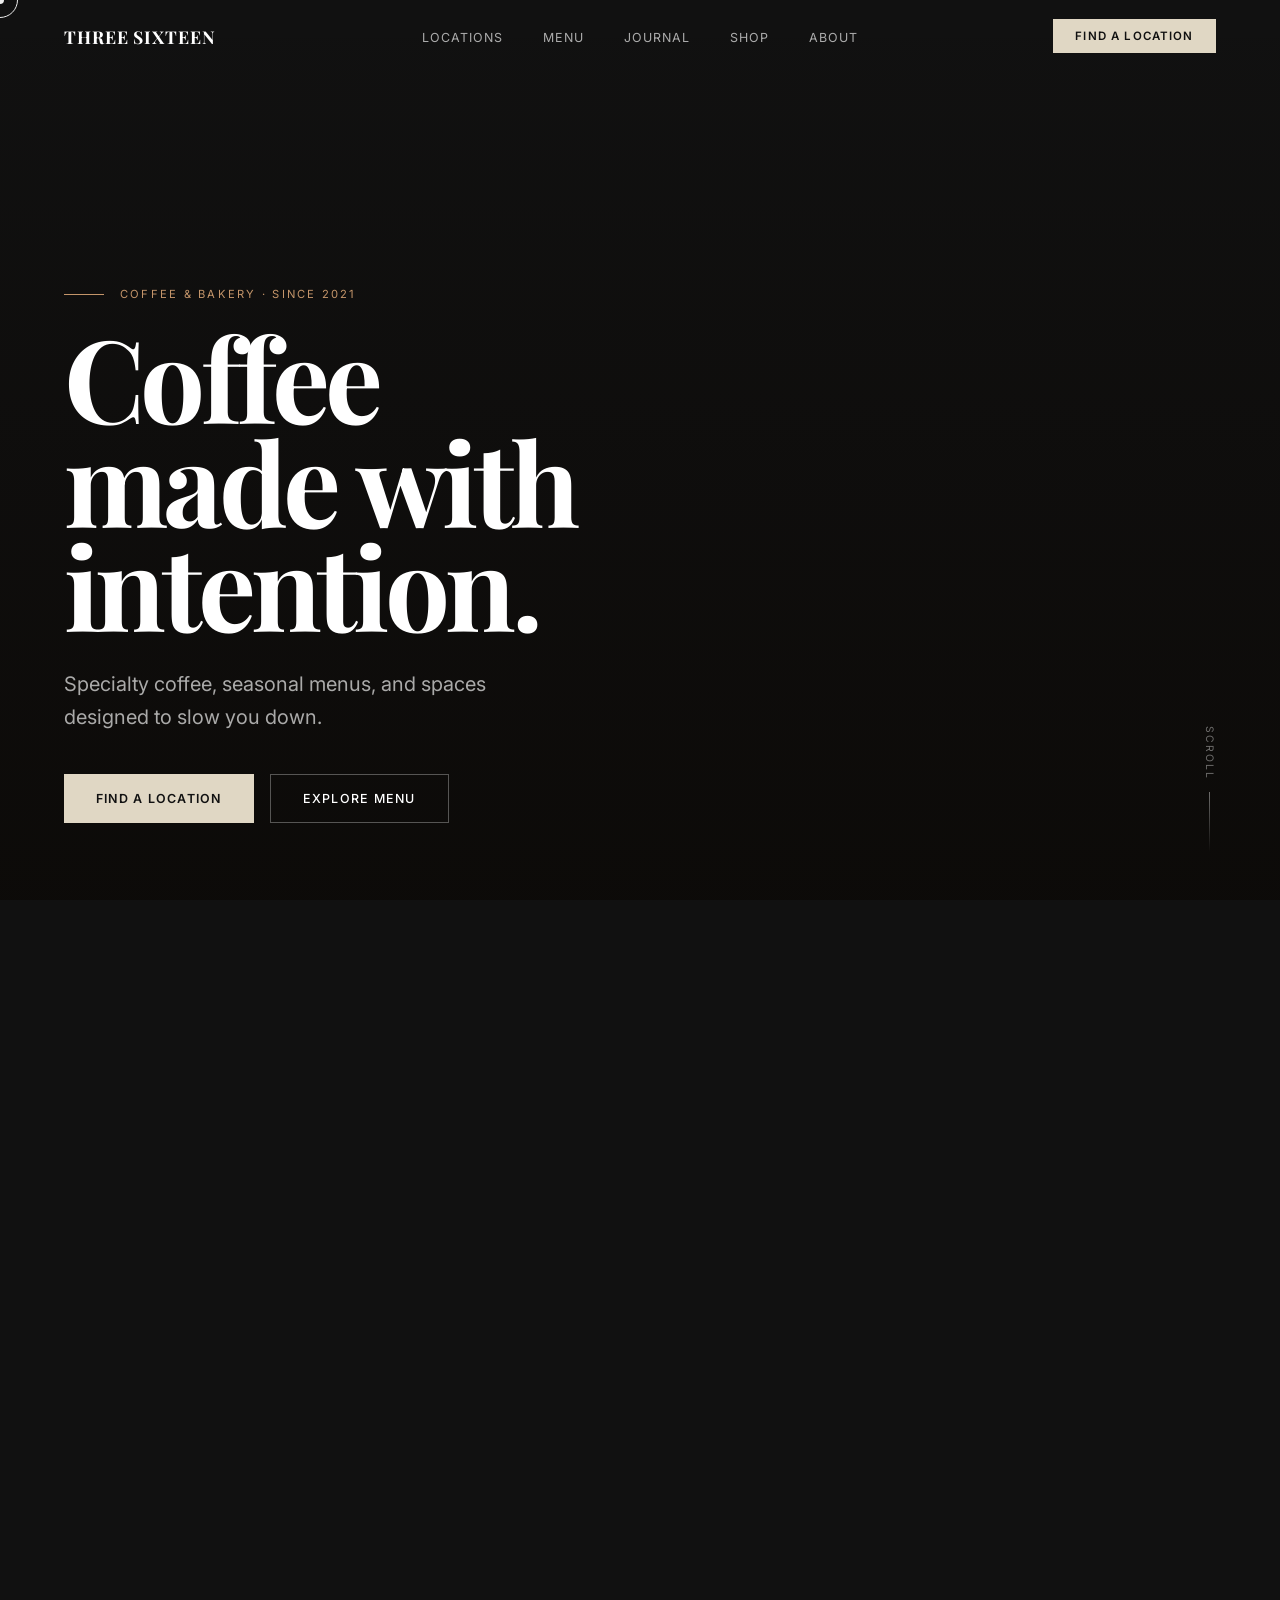
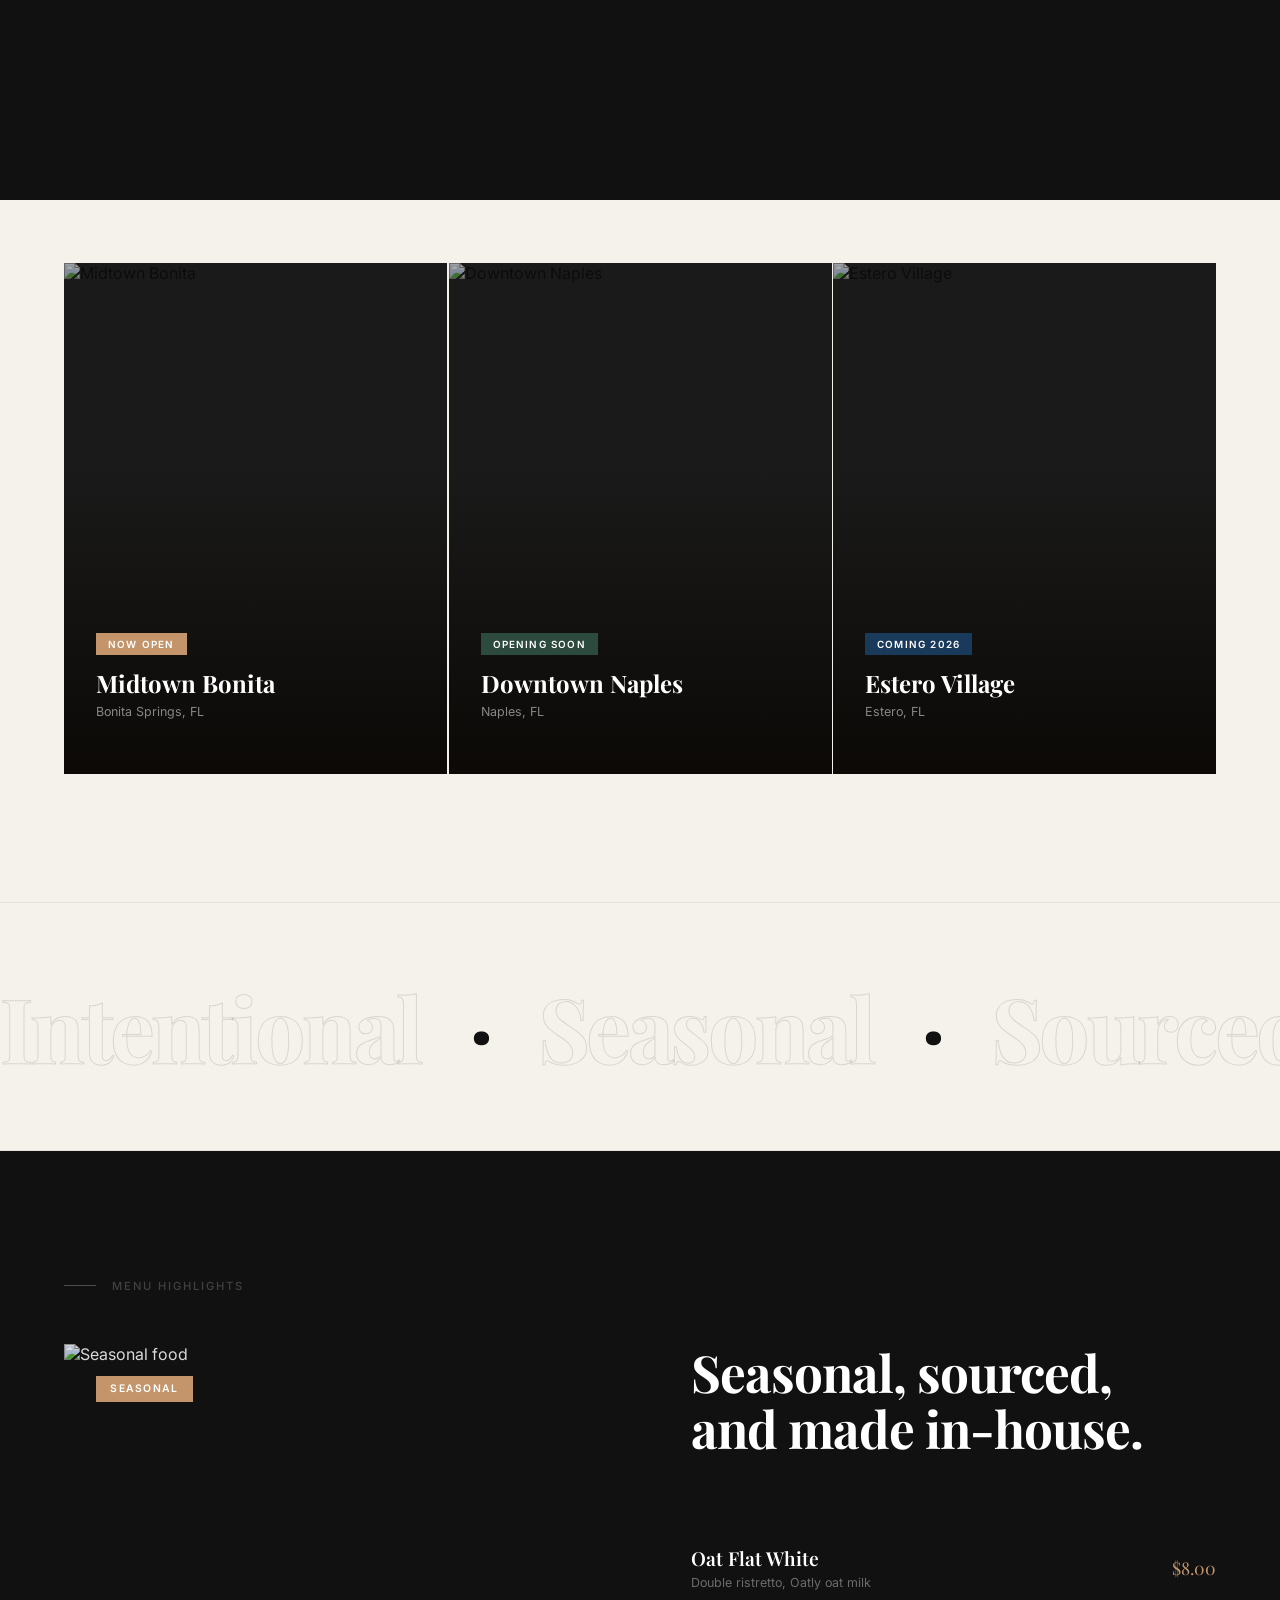
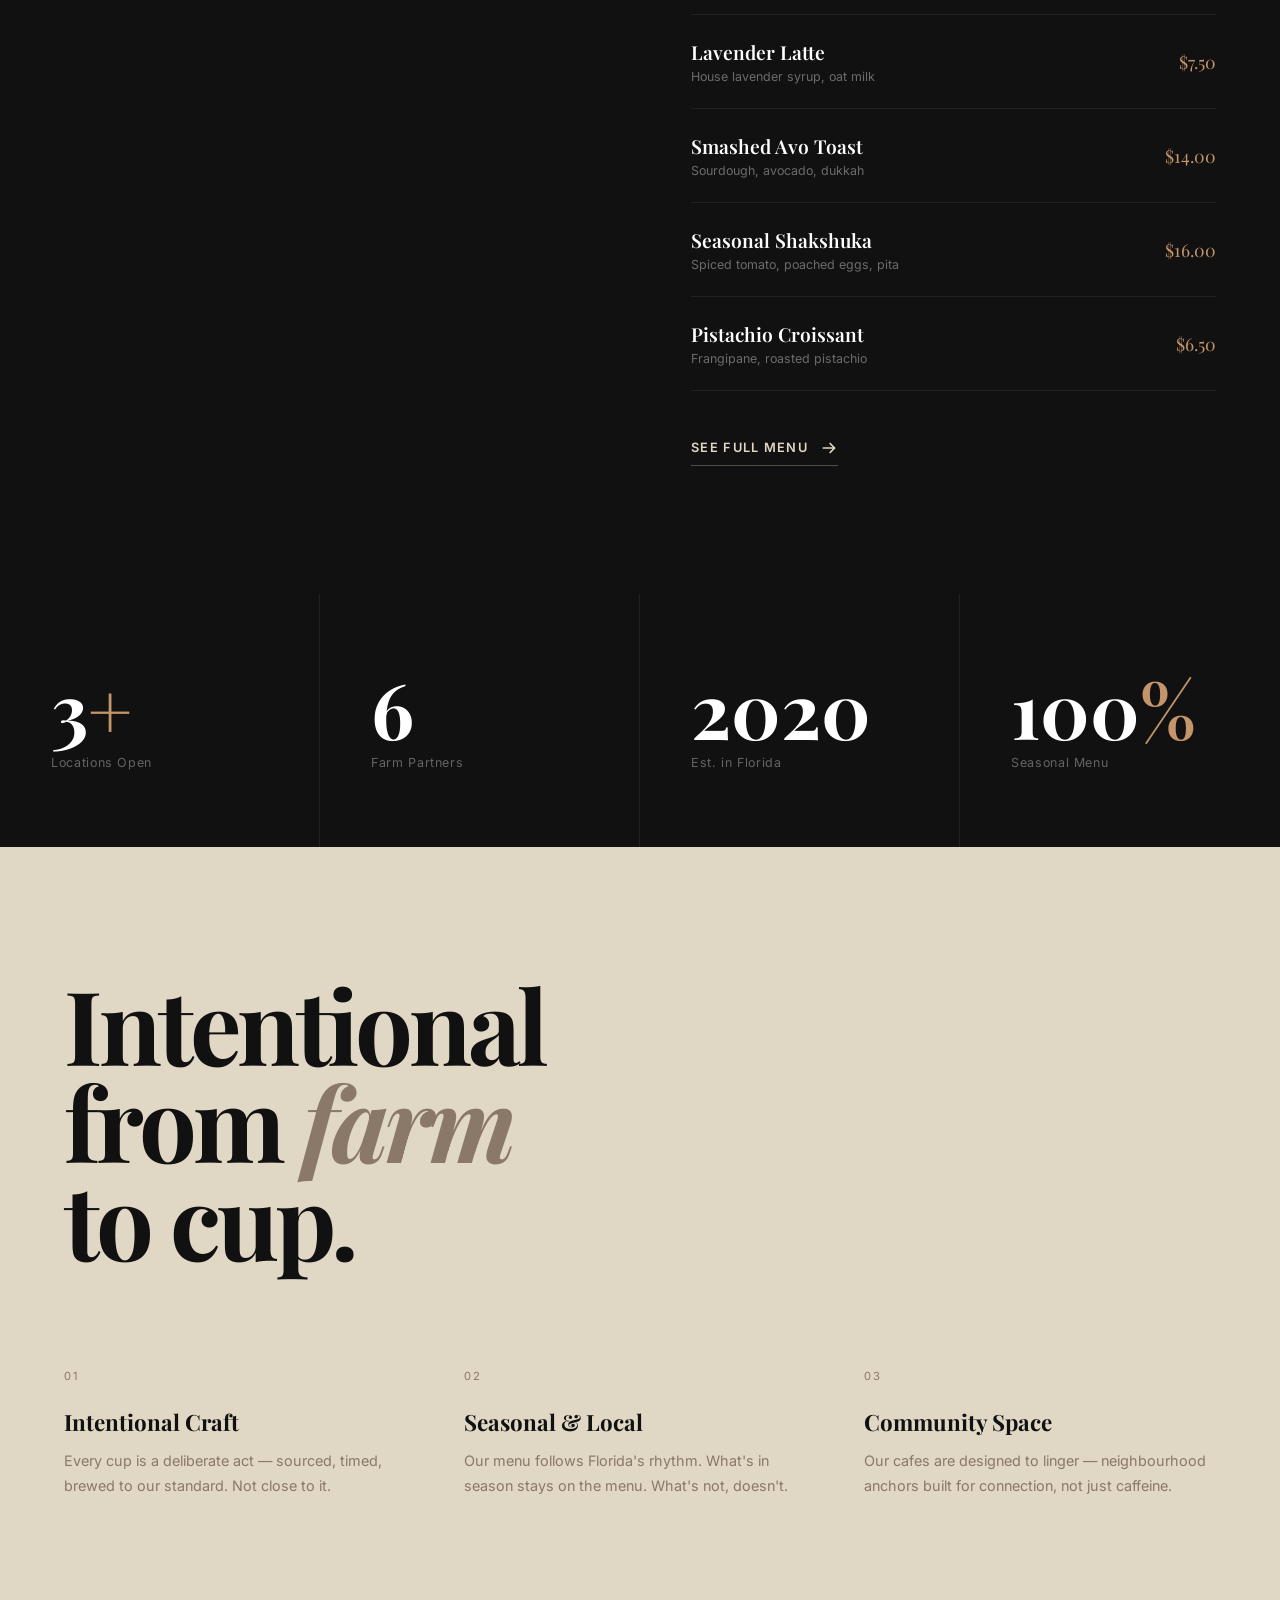
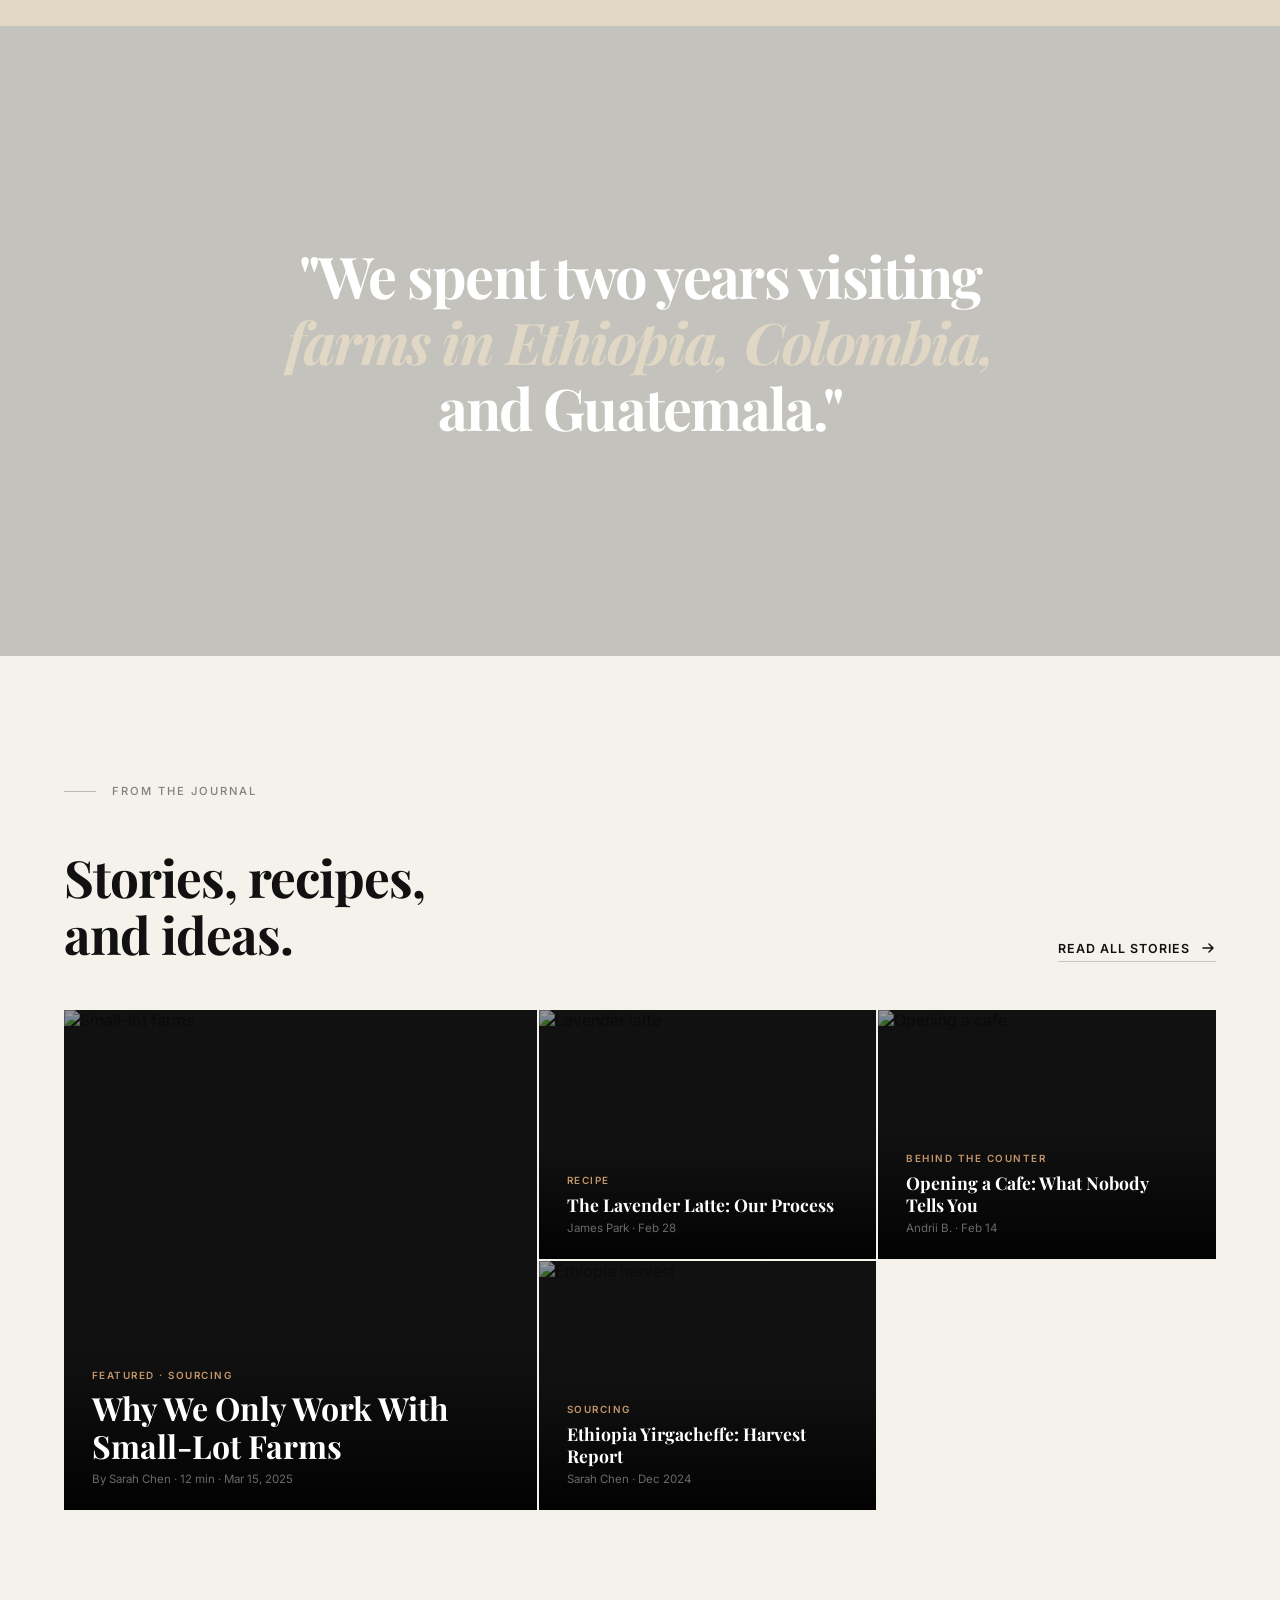
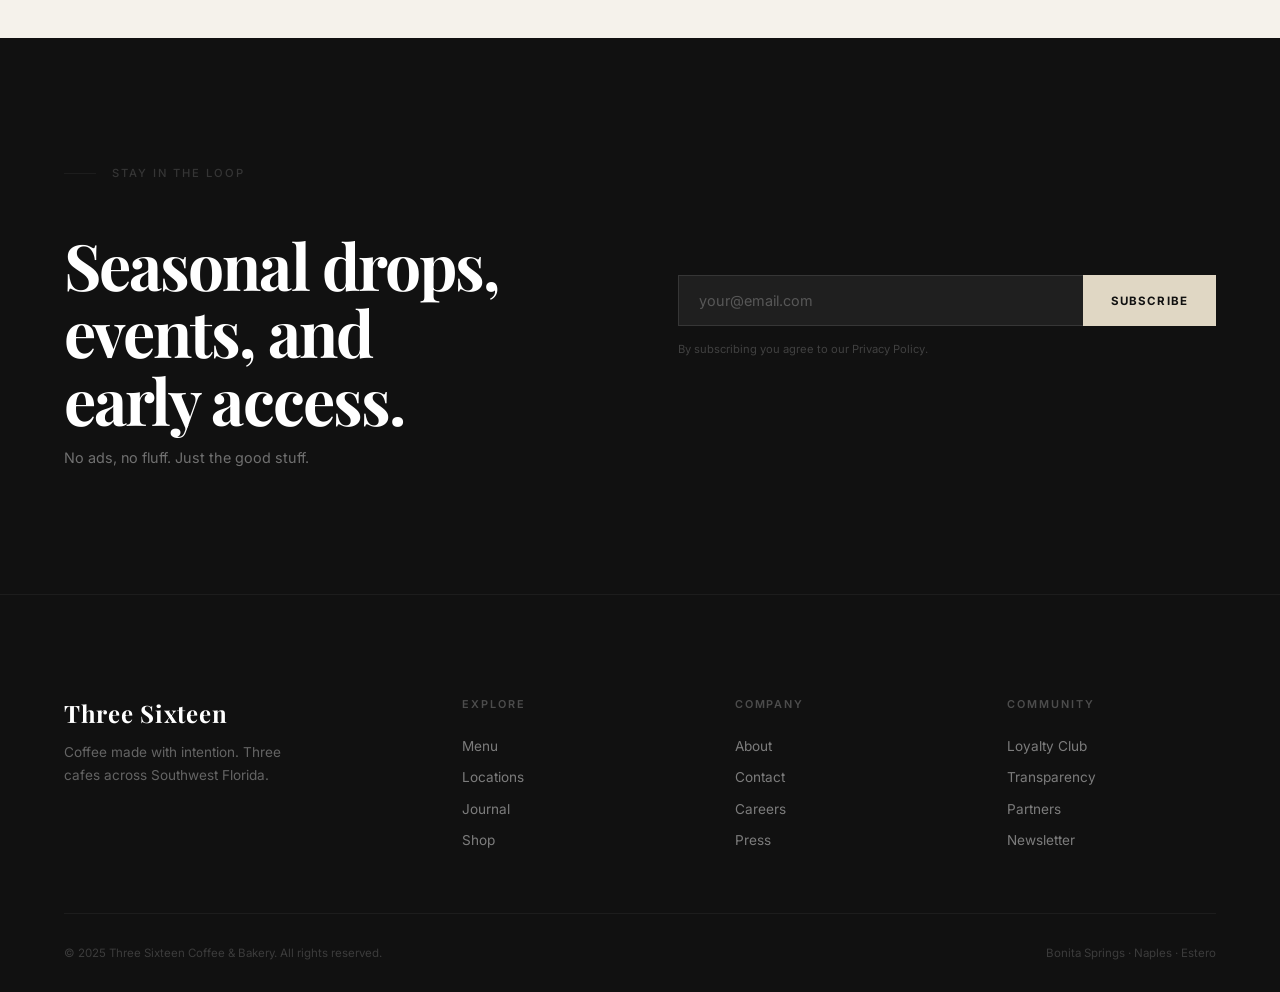
==== commit 32272864: "Fix parallax gray area + add wow effects & counter animation - Fix: parallax section now uses 100vw " ====
--- a/index.html
+++ b/index.html
@@ -673,12 +673,14 @@
   .parallax-section {
     position: relative;
     height: 70vh; overflow: hidden;
+    width: 100vw; margin-left: calc(50% - 50vw);
   }
   .parallax-img {
-    position: absolute; inset: -20%;
-    width: 100%; height: 140%;
+    position: absolute;
+    top: -25%; left: 0;
+    width: 100%; height: 150%;
     object-fit: cover;
-    filter: brightness(0.6);
+    filter: brightness(0.55);
     will-change: transform;
   }
   .parallax-overlay {
@@ -1029,19 +1031,19 @@
 <!-- STATS -->
 <div class="stats stagger">
   <div class="stat">
-    <div class="stat__num">3<span>+</span></div>
+    <div class="stat__num" data-count="3" data-suffix="+">0<span>+</span></div>
     <div class="stat__label">Locations Open</div>
   </div>
   <div class="stat">
-    <div class="stat__num">6</div>
+    <div class="stat__num" data-count="6" data-suffix="">0</div>
     <div class="stat__label">Farm Partners</div>
   </div>
   <div class="stat">
-    <div class="stat__num">20<span>21</span></div>
+    <div class="stat__num" data-count="2021" data-suffix="">0</div>
     <div class="stat__label">Est. in Florida</div>
   </div>
   <div class="stat">
-    <div class="stat__num">100<span>%</span></div>
+    <div class="stat__num" data-count="100" data-suffix="%">0<span>%</span></div>
     <div class="stat__label">Seasonal Menu</div>
   </div>
 </div>
--- a/css/main.css
+++ b/css/main.css
@@ -388,9 +388,13 @@
 .statement__word-inner.visible { transform: translateY(0); }
 
 /* ─── PARALLAX SECTION ─── */
-.parallax-section { position: relative; height: 70vh; overflow: hidden; }
+.parallax-section {
+  position: relative; height: 70vh; overflow: hidden;
+  width: 100vw; margin-left: calc(50% - 50vw);
+}
 .parallax-img {
-  position: absolute; inset: -20%; width: 100%; height: 140%;
+  position: absolute; top: -25%; left: 0;
+  width: 100%; height: 150%;
   object-fit: cover; filter: brightness(0.55); will-change: transform;
 }
 .parallax-overlay {
@@ -637,6 +641,27 @@
   background: var(--warm); width: 0; transition: width 0.1s linear;
 }
 
+/* ─── LOCATION CARD TILT ─── */
+.location-card { transform-style: preserve-3d; }
+.location-card__img { transition: transform 0.6s cubic-bezier(0.16,1,0.3,1), filter 0.8s; }
+
+/* ─── COUNTER FLASH ─── */
+@keyframes countFlash {
+  0%   { opacity: 0.3; transform: translateY(8px); }
+  100% { opacity: 1;   transform: translateY(0); }
+}
+.stat__num { animation: none; }
+.stat__num.counting { animation: countFlash 0.15s ease-out; }
+
+/* ─── CHAR SPLIT ─── */
+.values__headline .char,
+.parallax-quote .char {
+  will-change: transform, opacity;
+}
+
+/* ─── HERO SCROLL FADE ─── */
+.hero__overlay { transition: opacity 0.1s linear; }
+
 /* ─── RESPONSIVE ─── */
 @media (max-width: 1024px) {
   .footer__top { grid-template-columns: 1fr 1fr; }
